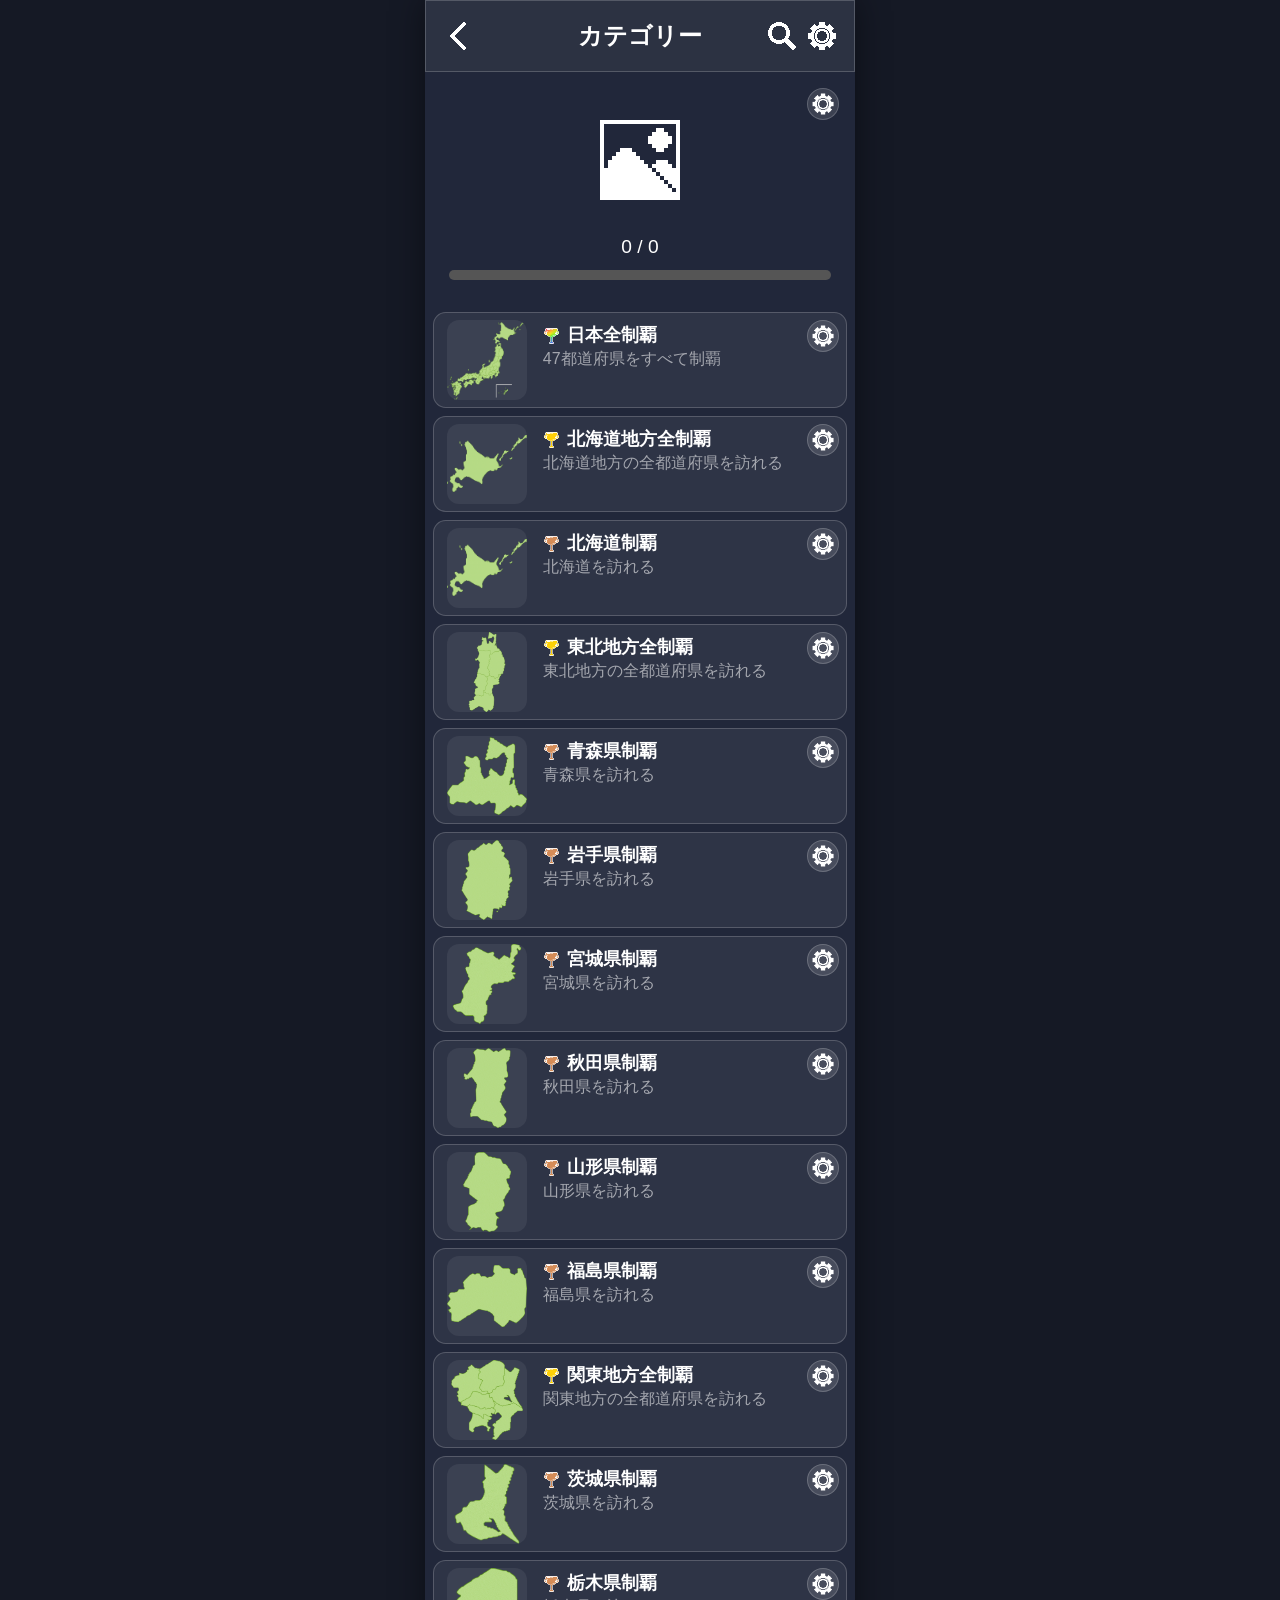
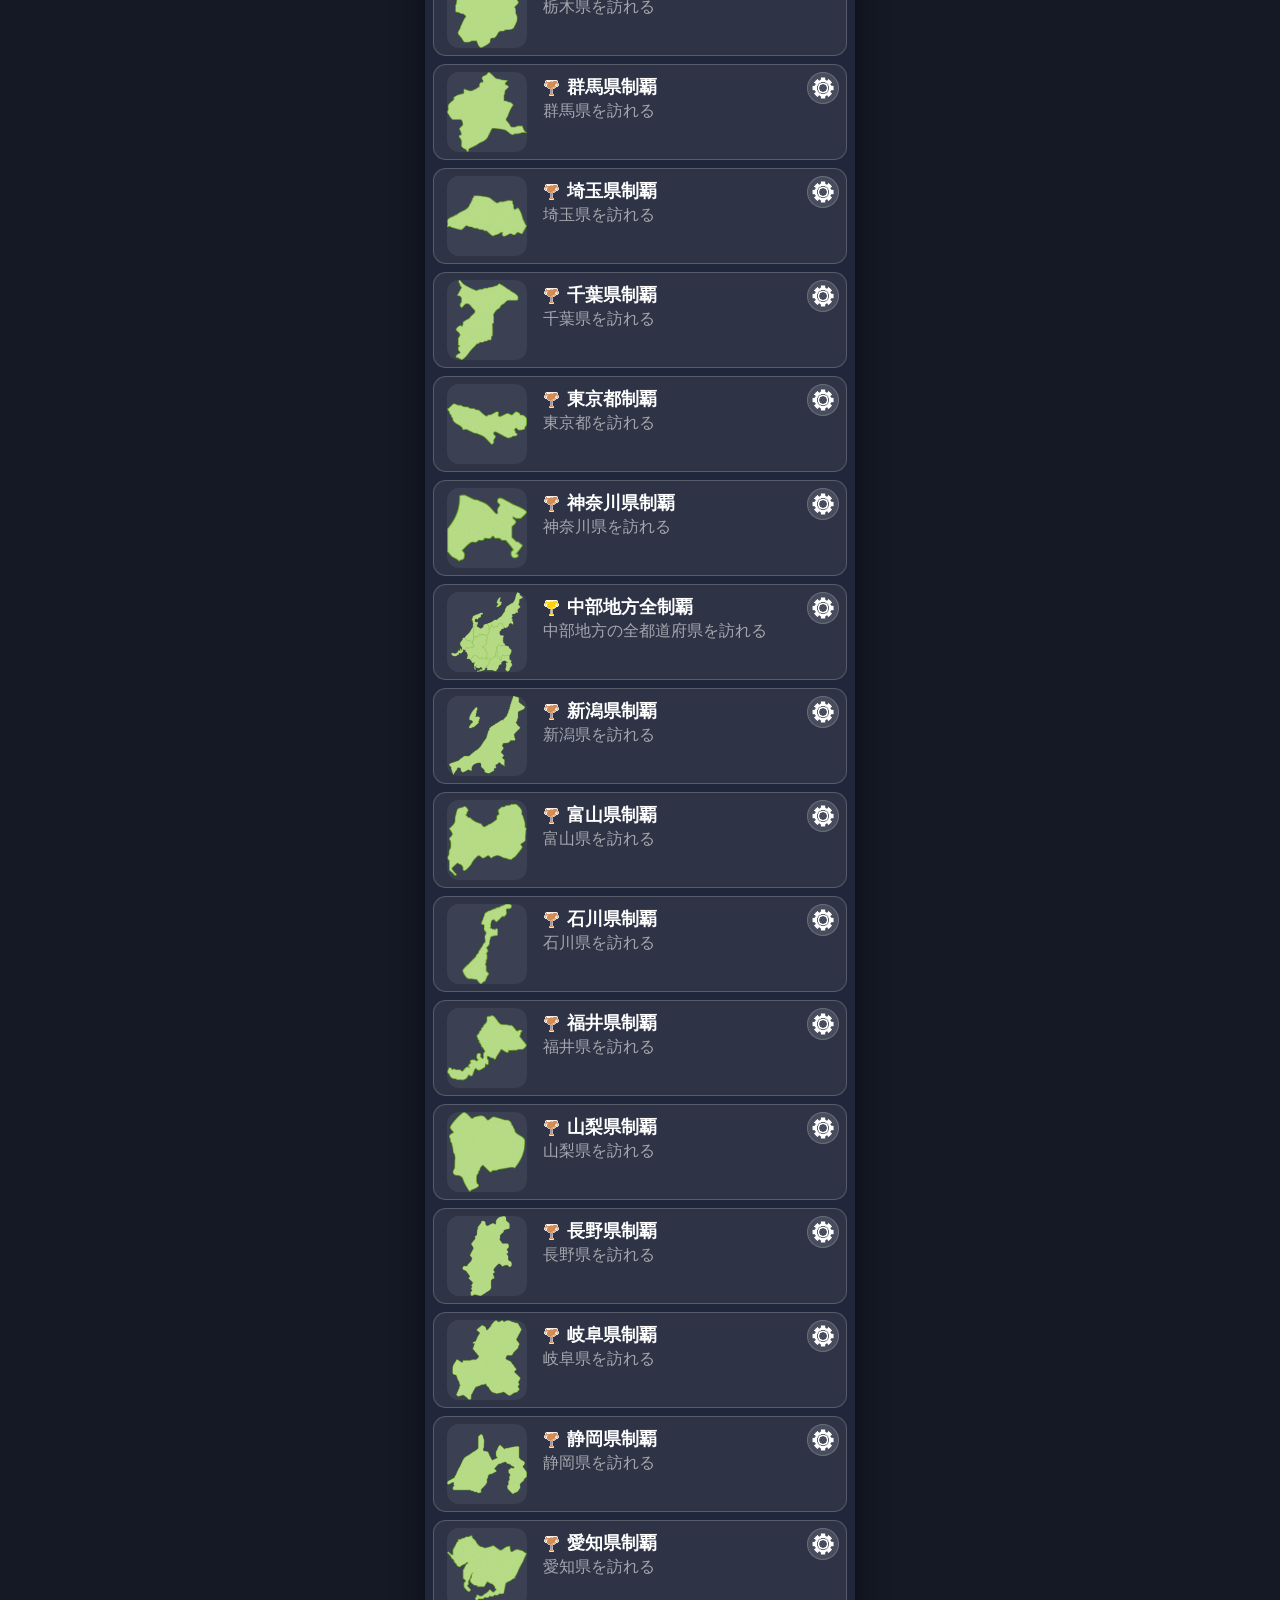
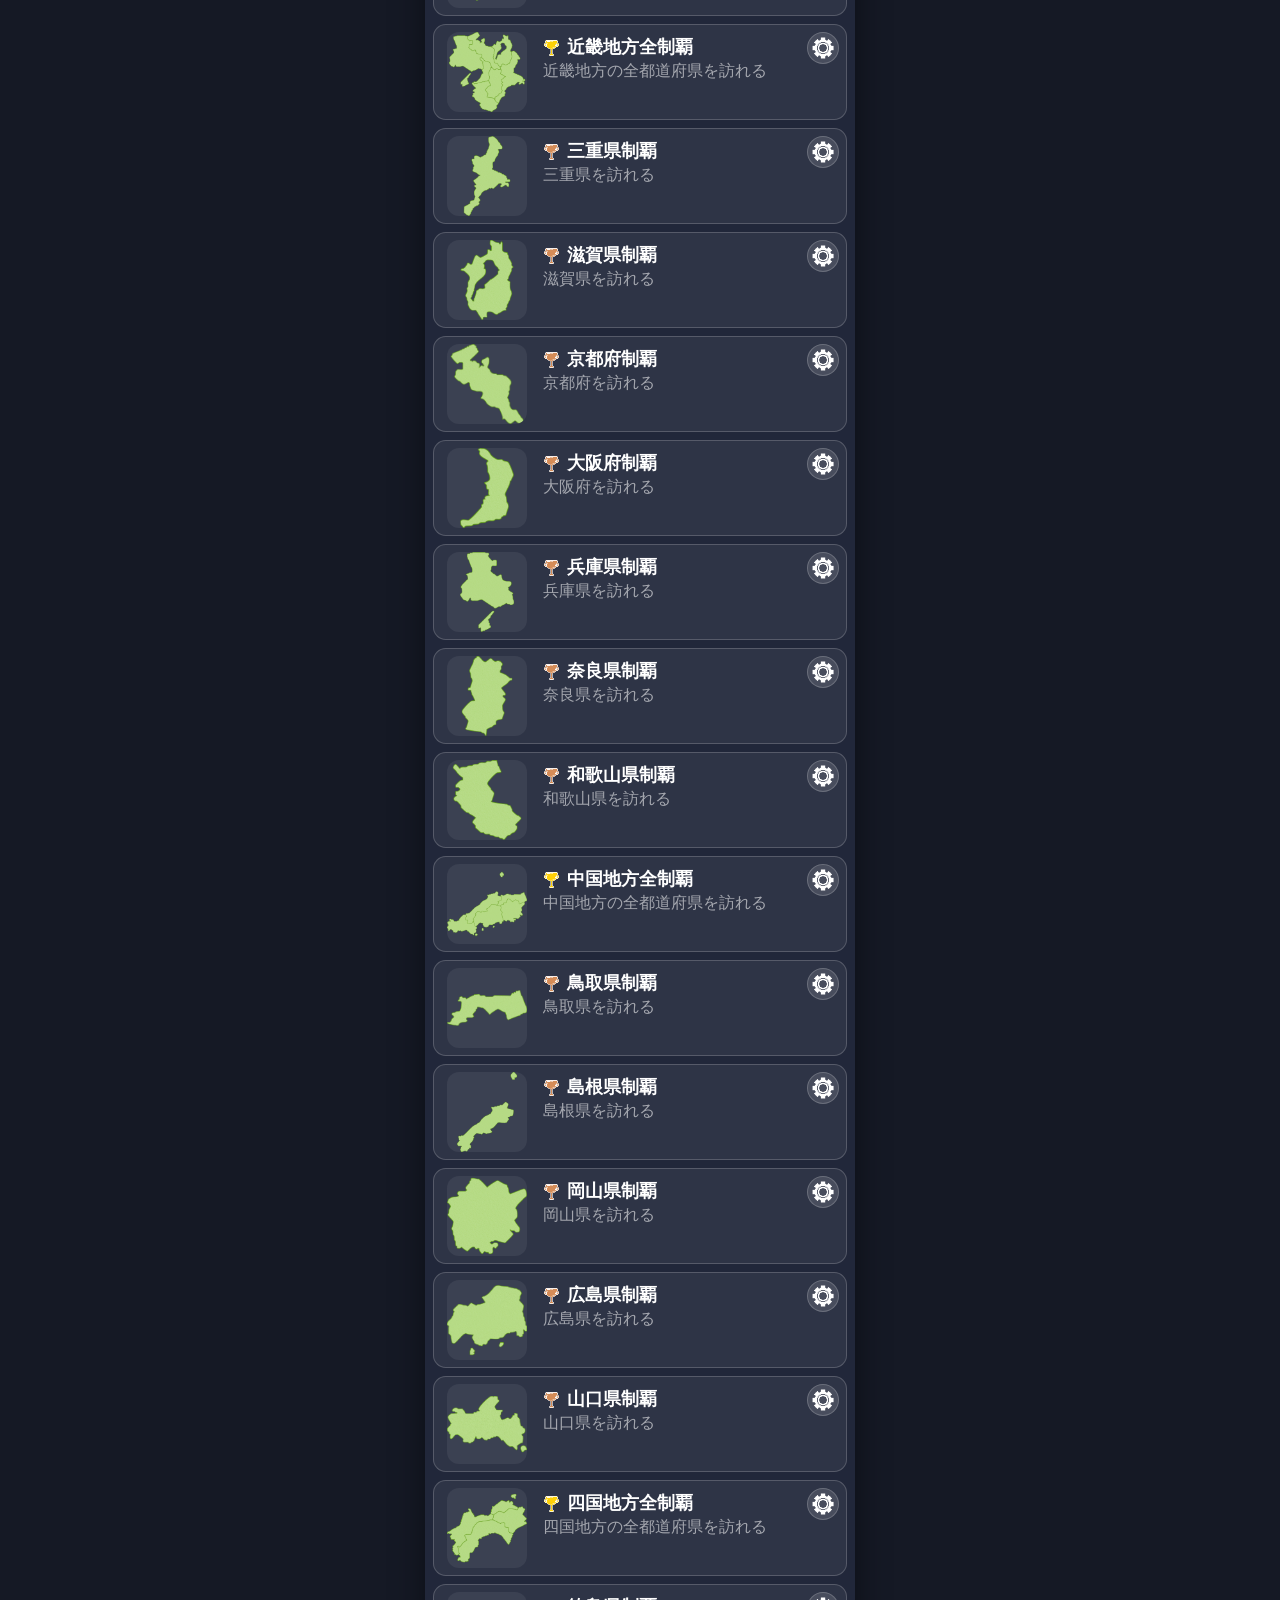
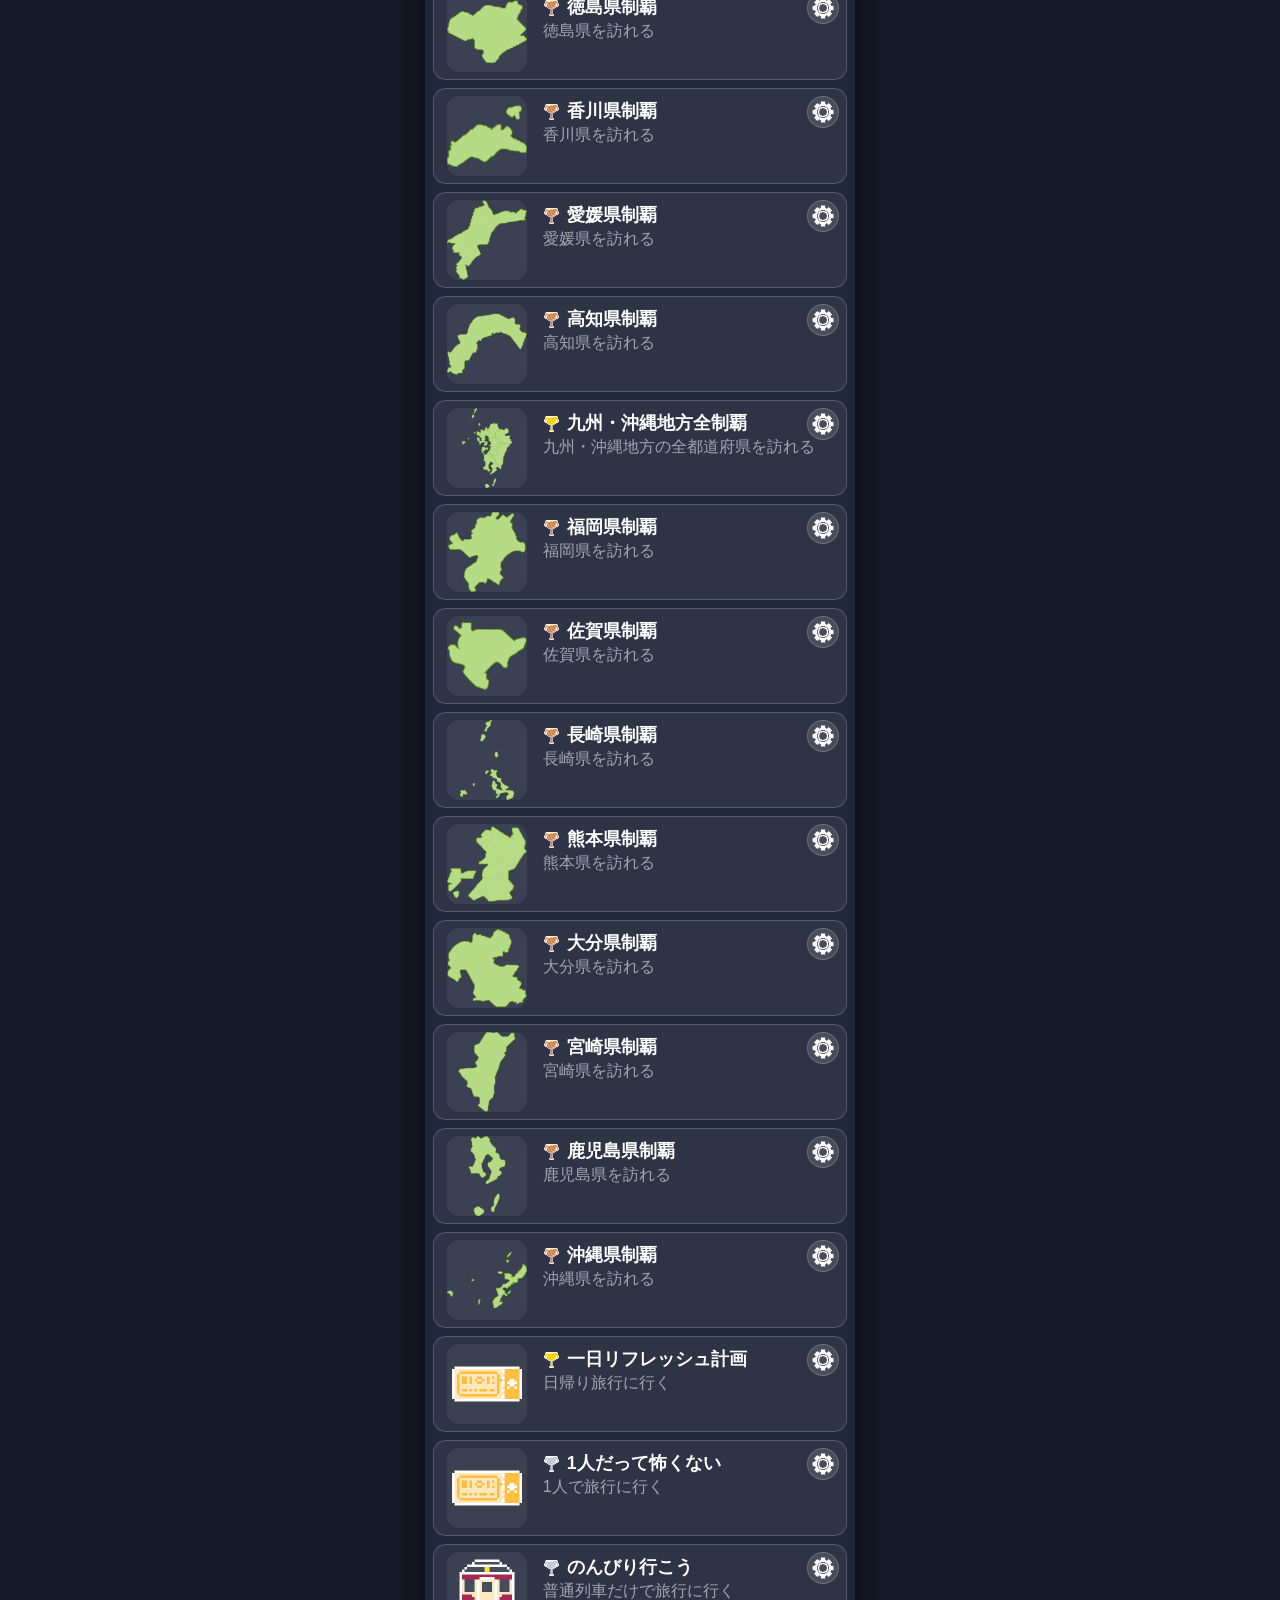
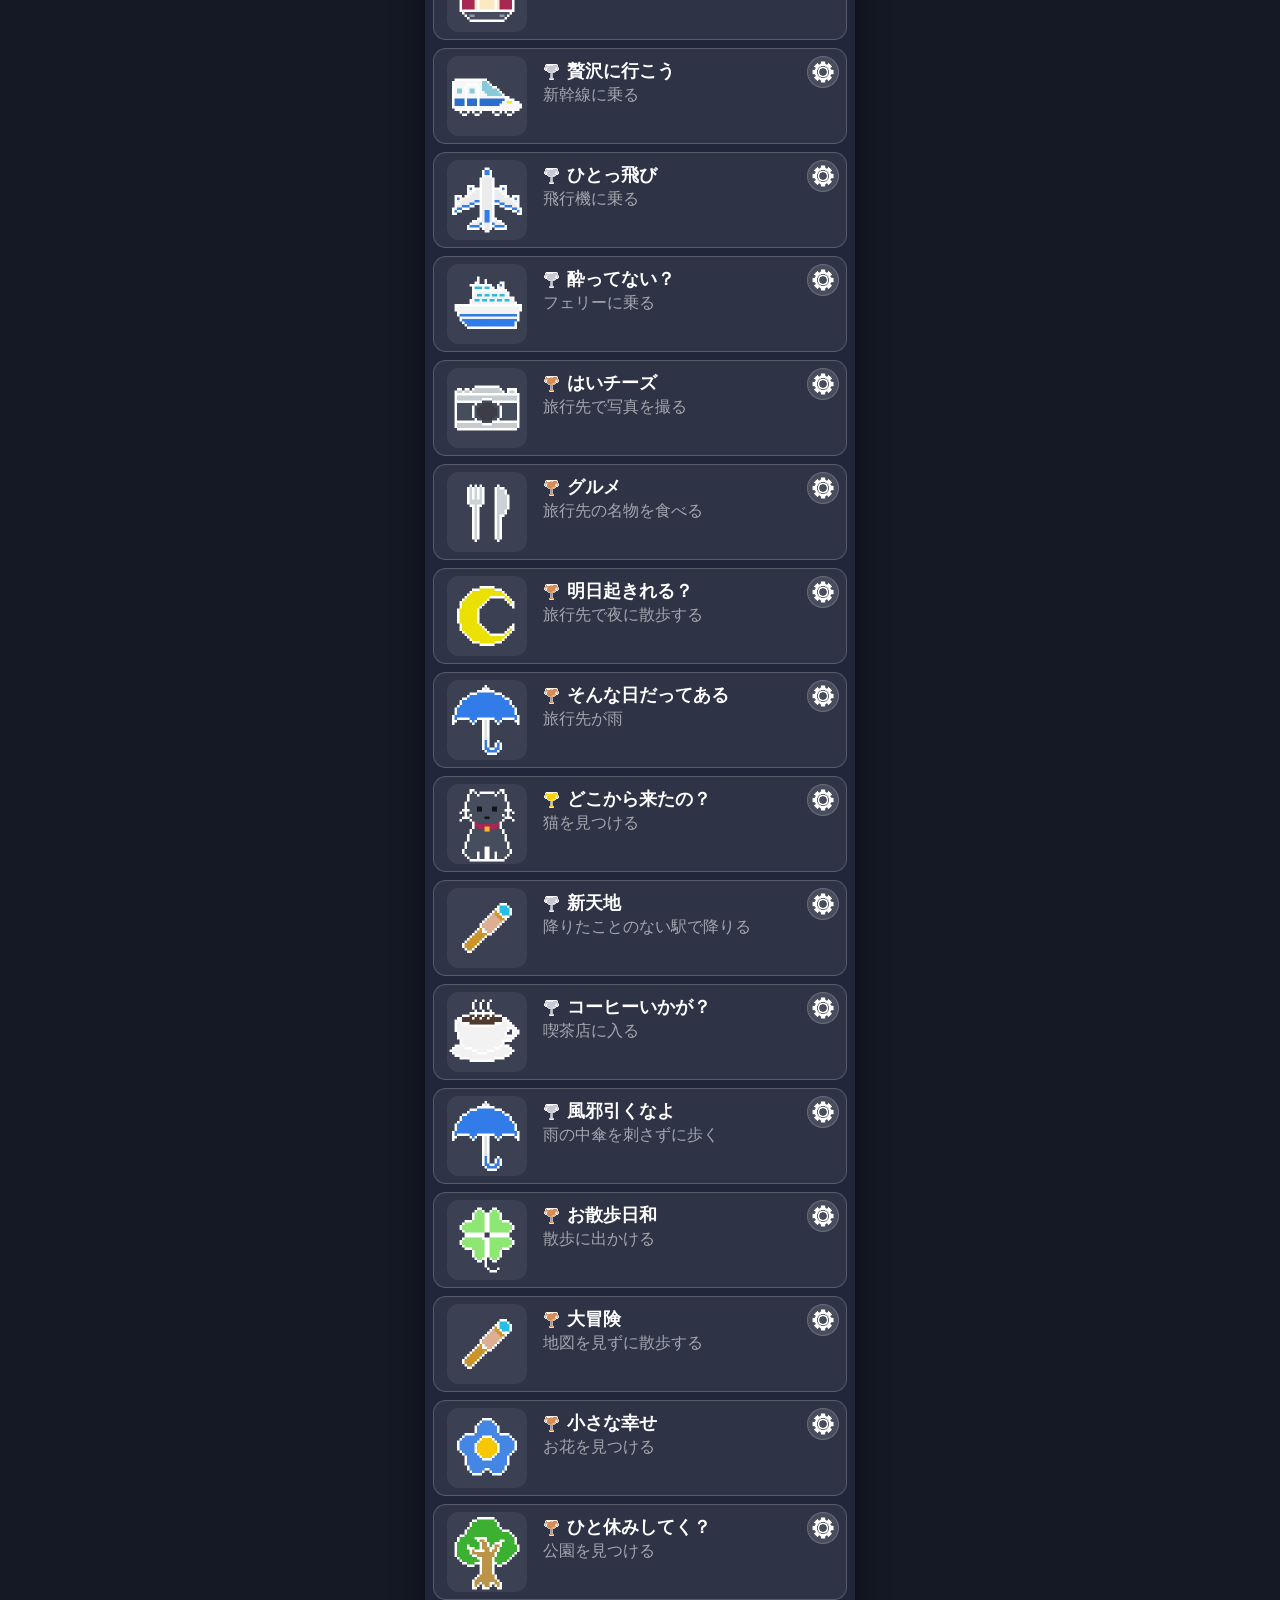
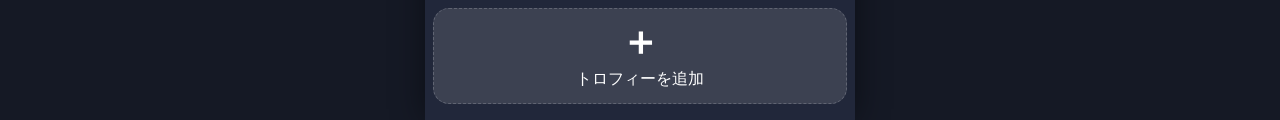
==== category.html @ 1f23921d "Add files via upload" ====
<!DOCTYPE html>
<html lang="ja">

<head>
    <meta charset="UTF-8">
    <meta
        name="viewport"
        content="width=device-width, initial-scale=1.0">

    <title>カテゴリー | Trophy App</title>
    <link rel="stylesheet" href="all.css">
    <script src="all.js" defer></script>
</head>
<body>
    <!-- ヘッダー -->
    <header class="app-header">
        <button
            type="button"
            class="header-back"
            id="category-back-button">
            <img
                src="image/icon/back.webp"
                alt="戻る"
                class="header-img">
        </button>
        <h1
            class="header-title"
            id="category-page-title">
            カテゴリー
        </h1>
        <div class="header-right">
            <button
                type="button"
                class="header-search">
                <img
                    src="image/icon/search.webp"
                    alt="検索"
                    class="header-img">
            </button>
            <button
                type="button"
                class="header-setting">
                <img
                    src="image/icon/settings.webp"
                    alt="設定"
                    class="header-img">
            </button>
        </div>
    </header>
    <!-- トロフィー一覧 -->
<main class="category-trophy-list">

    <section
        class="category-page-summary"
        id="category-page-summary"
    >

        <button
            type="button"
            class="category-setting category-page-setting"
            id="category-page-setting"
            aria-label="カテゴリー設定"
        >
            <img
                class="setting-icon"
                src="image/icon/settings.webp"
                alt=""
            >
        </button>

        <img
            class="popup-trophy-image"
            id="category-summary-image"
            src="image/icon/default.webp"
            alt=""
        >

        <p class="popup-progress">
            <span id="category-summary-current">0</span>
            /
            <span id="category-summary-total">0</span>
        </p>

        <div
            class="popup-progress-bar"
            id="category-summary-progress"
            role="progressbar"
            aria-valuemin="0"
            aria-valuemax="100"
            aria-valuenow="0"
        >
            <div
                class="popup-progress-fill"
                id="category-summary-fill"
            ></div>
        </div>

    </section>


    <div id="category-trophy-list-container">
    </div>


    <button
        type="button"
        class="add-button"
        id="trophy-add-button"
    >
        <span class="add-icon">＋</span>

        <span class="add-text">
            トロフィーを追加
        </span>
    </button>

</main>
<div class="edit-name-modal" id="create-trophy-modal">
    <div class="edit-name-modal-content">
        <h2 class="eit-name-modal-title">
            トロフィーを作成
        </h2>
        <!-- 画像 -->
       <div class="edit-image-preview-wrapper">
            <img
                class="edit-image-preview"
                id="create-trophy-preview"
                src="image/icon/default.webp"
                alt="選択した画像のプレビュー">
        </div>
        <input
            type="file"
            id="create-trophy-image"
            accept="image/*"
            hidden>
        <button
            type="button"
            class="edit-image-select-button"
            id="create-trophy-select-image">
            画像を選択
        </button>
        <!-- 名前 -->
<!-- タイトル -->
<div class="create-trophy-text-field">

    <label
        class="edit-input-label"
        for="create-trophy-name"
    >
        タイトル
    </label>

    <input
        type="text"
        id="create-trophy-name"
        class="edit-name-input"
        maxlength="30"
        placeholder="タイトルを入力"
    >

</div>
<!-- サブテキスト -->
<div class="create-trophy-text-field  create-trophy-subtitle-field">

    <label
        class="edit-input-label"
        for="create-trophy-subtitle"
    >
        サブテキスト
    </label>

    <input
        type="text"
        id="create-trophy-subtitle"
        class="edit-name-input"
        maxlength="30"
        placeholder="サブテキストを入力"
    >

</div>
        <!-- レアリティ -->
    <div class="change-rarity-modal-content">
        <div
            class="change-rarity-list"
            id="create-trophy-rarity-list"
        ></div>
    </div>
        <!-- ボタン -->
        <div class="edit-name-modal-buttons">
            <button
                type="button"
                class="edit-name-cancel-button"
                id="create-trophy-cancel">
                キャンセル
            </button>
            <button
                type="button"
                class="edit-name-confirm-button"
                id="create-trophy-confirm">
                作成
            </button>
        </div>
    </div>
</div>
    <div class="category-overlay" id="trophy-overlay"></div>
    <div class="category-menu" id="trophy-menu">
    <button class="category-menu-item" id="rename-trophy">
        名前変更
    </button>
    <button class="category-menu-item" id="trophy-image">
        画像変更
    </button>
    <button class="category-menu-item" id="change-category">
        カテゴリー変更
    </button>
    <button class="category-menu-item" id="change-rarity">
        レアリティ変更
    </button>
    <button class="category-menu-item" id="toggle-complete">
        クリア済みにする
    </button>
    <button class="category-menu-item" id="change-complete-date">
        クリア日時変更
    </button>
    <button class="category-menu-item delete" id="delete-trophy">
        削除
    </button>
</div>
<div class="edit-name-modal" id="edit-name-modal">
    <div class="edit-name-modal-content">
        <h2 class="edit-name-modal-title" id="edit-name-modal-title">
            名前変更
        </h2>
        <div class="edit-main-title-field">
            <label
                class="edit-input-label"
                id="edit-name-label"
                for="edit-name-input">
                トロフィー名
            </label>
            <input
                type="text"
                class="edit-name-input"
                id="edit-name-input"
                maxlength="30"
                placeholder="トロフィー名を入力">
        </div>
            <div
            class="edit-subtitle-field"
            id="edit-subtitle-field"
            hidden>
            <label
            class="edit-input-label"
            for="edit-subtitle-input">
                サブテキスト
            </label>
            <input
                type="text"
                class="edit-name-input"
                id="edit-subtitle-input"
                maxlength="30"
                placeholder="サブテキストを入力">
            </div>
            <div class="edit-name-modal-buttons">
            <button
                type="button"
                class="edit-name-cancel-button"
                id="edit-name-cancel-button">
                キャンセル
            </button>
            <button
                type="button"
                class="edit-name-confirm-button"
                id="edit-name-confirm-button">
                変更
            </button>
        </div>
    </div>
</div>
<div class="edit-image-modal" id="edit-image-modal">

    <div class="edit-image-modal-content">

        <h2 class="edit-image-modal-title" id="edit-image-modal-title">
            画像変更
        </h2>

        <div class="edit-image-preview-wrapper">

            <img
                class="edit-image-preview"
                id="edit-image-preview"
                src="image/icon/default.webp"
                alt="選択した画像のプレビュー"
            >

        </div>

        <input
            type="file"
            id="edit-image-input"
            accept="image/*"
            hidden
        >

        <button
            type="button"
            class="edit-image-select-button"
            id="edit-image-select-button"
        >
            画像を選択
        </button>

        <div class="edit-image-modal-buttons">

            <button
                type="button"
                class="edit-image-cancel-button"
                id="edit-image-cancel-button"
            >
                キャンセル
            </button>

            <button
                type="button"
                class="edit-image-confirm-button"
                id="edit-image-confirm-button"
            >
                変更
            </button>

        </div>

    </div>

</div>
<div class="change-category-modal" id="change-category-modal">
    <div class="change-category-modal-content">
        <h2
            class="change-category-modal-title"
            id="change-category-modal-title">
            カテゴリー変更
        </h2>
        <div
            class="change-category-list"
            id="change-category-list">
        </div>
        <div class="change-category-modal-buttons">
            <button
                type="button"
                class="change-category-cancel-button"
                id="change-category-cancel-button">
                キャンセル
            </button>
            <button
                type="button"
                class="change-category-confirm-button"
                id="change-category-confirm-button">
                変更
            </button>
        </div>
    </div>
</div>
<div
    class="change-rarity-modal"
    id="change-rarity-modal"
>
    <div class="change-rarity-modal-content">
        <h2 class="change-rarity-modal-title">
            レアリティ変更
        </h2>
        <div
            class="change-rarity-list"
            id="change-rarity-list"
        ></div>
        <div class="change-rarity-modal-buttons">
            <button
                type="button"
                class="change-rarity-cancel-button"
                id="change-rarity-cancel-button"
            >
                キャンセル
            </button>
            <button
                type="button"
                class="change-rarity-confirm-button"
                id="change-rarity-confirm-button"
            >
                変更
            </button>
        </div>
    </div>
</div>
<div class="change-complete-date-modal" id="change-complete-date-modal">
    <div class="change-complete-date-modal-content">
        <h2 class="change-complete-date-modal-title">
            クリア日時を変更
        </h2>
        <input
            type="date"
            class="change-complete-date-input"
            id="change-complete-date-input"
        >
        <div class="change-complete-date-modal-buttons">
            <button
                type="button"
                class="change-complete-date-cancel-button"
                id="change-complete-date-cancel-button"
            >
                キャンセル
            </button>
            <button
                type="button"
                class="change-complete-date-confirm-button"
                id="change-complete-date-confirm-button"
            >
                変更
            </button>
        </div>
    </div>
</div>
<div
    class="delete-trophy-modal"
    id="delete-trophy-modal"
>
    <div class="delete-trophy-modal-content">
        <h2 class="delete-trophy-modal-title">
            トロフィーを削除しますか？
        </h2>
        <p class="delete-trophy-modal-text">
            この操作は取り消せません。
        </p>
        <div class="delete-trophy-modal-buttons">
            <button
                type="button"
                class="delete-trophy-cancel-button"
                id="delete-trophy-cancel-button"
            >
                キャンセル
            </button>
            <button
                type="button"
                class="delete-trophy-confirm-button"
                id="delete-trophy-confirm-button"
            >
                削除
            </button>
        </div>
    </div>
</div>
<div
    class="category-overlay"
    id="category-overlay"
></div>

<div
    class="category-menu"
    id="category-menu"
>
    <button
        type="button"
        class="category-menu-item"
        id="rename-category"
    >
        名前変更
    </button>

    <button
        type="button"
        class="category-menu-item"
        id="category-image"
    >
        画像変更
    </button>

    <button
        type="button"
        class="category-menu-item delete"
        id="delete-category"
    >
        削除
    </button>
</div>
<div
    class="delete-category-modal"
    id="delete-category-modal"
>
    <div class="delete-category-modal-content">
        <h2 class="delete-category-modal-title">
            カテゴリーを削除しますか？
        </h2>
        <p class="delete-category-modal-text">
            この操作は取り消せません。
        </p>
        <div class="delete-category-modal-buttons">
            <button
                type="button"
                class="delete-category-cancel-button"
                id="delete-category-cancel-button"
            >
                キャンセル
            </button>
            <button
                type="button"
                class="delete-category-next-button"
                id="delete-category-next-button"
            >
                確認
            </button>
        </div>
    </div>
</div>
<div
    class="delete-category-final-modal"
    id="delete-category-final-modal"
>
    <div class="delete-category-final-modal-content">
        <h2 class="delete-category-final-modal-title">
            本当に削除しますか？
        </h2>
        <p class="delete-category-final-modal-text">
            中に入っているトロフィーもすべて削除されます。
        </p>
        <div class="delete-category-final-modal-buttons">
            <button
                type="button"
                class="delete-category-final-cancel-button"
                id="delete-category-final-cancel-button"
            >
                戻る
            </button>
            <button
                type="button"
                class="delete-category-final-confirm-button"
                id="delete-category-final-confirm-button"
            >
                削除
            </button>
        </div>
    </div>
</div>
<div
    id="trophy-notification"
    class="trophy-notification"
>
    <img
        id="trophy-notification-image"
        class="trophy-notification-image"
        src=""
        alt=""
    >
    <div class="trophy-notification-info">
        <p class="trophy-notification-label">
            クリア済み ✓
        </p>
        <p
            id="trophy-notification-title"
            class="trophy-notification-title"
        ></p>
        <p
            id="trophy-notification-subtitle"
            class="trophy-notification-subtitle"
        ></p>
    </div>
</div>
</body>
</html>
---- all.css ----
/*共通*/
body {
    margin: 0;
    padding: 0;
    font-family: Arial, sans-serif;
    background-color: #21273a;
    color: #ffffff;
    min-height: 100vh;
}

h1{
    font-size: 1.5rem;
}

h2{
    margin: 1rem 0;
    font-size: 1.25rem;
    line-height: 1;
}

h3{
    margin: 1rem 0;
    font-size: 1.1rem;
    line-height: 1;
}

/*ログイン画面 登録画面*/
.login {
    width: 100%;
    min-height: 90vh;
    display: flex;
    flex-flow: column;
    justify-content: center;
    align-items: center;
    box-sizing: border-box;
}

.new-user {
    min-height: 100vh;
}

.login-container {
    background-color: #ffffff20;
    margin: 1rem;
    padding: 1rem;
    display: flex;
    flex-flow: column;
    justify-content: center;
    align-items: center;
    gap: 1rem;
    border-radius: 0.5rem;
}

.new-user-container {
    height: 25rem;
}

.login-header {
    display: flex;
    flex-flow: column;
    justify-content: center;
    align-items: center;
}

.login-logo {
    width: 5rem;
    height: auto;
}

.login-title {
    font-size: 1.5rem;
    font-weight: bold;
    margin-top: 0.5rem;
    margin-bottom: 0.5rem;
    
}

.login-subtitle {
    font-size: 1rem;
    margin-top: 0.5rem;
    margin-bottom: 0.5rem;
}

.login-form {
    display: flex;
    flex-flow: column;
    justify-content: center;
    align-items: center;
    gap: 1rem;
}

.form-group {
    width: 20rem;
    display: flex;
    flex-flow: column;
    justify-content: center;
    align-items: left;
}

.form-group label {
    width: 100%;
}

.form-group input {
    padding-top: 0.75rem;
    padding-bottom: 0.75rem;
    background-color: #00000080;
    color: #ffffff;
    border: none;
    border-radius: 0.25rem;
}

.form-group a {
    width: 100%;
    margin-top: 0.5rem;
}

.form-group p {
    width: 100%;
    text-align: center;
}

.login-button {
    width: 80%;
    padding-top: 0.75rem;
    padding-bottom: 0.75rem;
    background-color: #3fa1da;
    color: #ffffff;
    border: none;
    border-radius: 0.25rem;
    margin-top: 1rem;
}

.login-line {
    width: 100%;
}

.login-link {
    color: #21d3ff;
    text-decoration: none;
}

/* ヘッダー */
.app-header{
    position: fixed;
    top: 0;
    left: 0;
    display: grid;
    grid-template-columns: 5rem 1fr 5rem;
    align-items: center;
    width: 100%;
    height: 4.5rem;
    padding: 0 1rem;
    box-sizing: border-box;
    background-color: #2c3242;
    border: 0.1rem solid #ffffff30;
    z-index: 1000;
}

.header-back{
    display: flex;
    align-items: center;
    justify-content: flex-start;
    width: 3rem;
    height: 3rem;
    padding: 0;
    background: none;
    border: none;
    cursor: pointer;
    justify-self: start;
}

.header-title{
    margin: 0;
    text-align: center;
    line-height: 1;
    justify-self: center;
}

.header-right{
    display: flex;
    align-items: center;
    justify-content: flex-end;
    gap: 0.5rem;
    justify-self: end;
}

.header-search,
.header-setting{
    display: flex;
    align-items: center;
    justify-content: center;
    width: 2rem;
    height: 2rem;
    padding: 0;
    background: none;
    border: none;
    cursor: pointer;
}

.header-img{
    display: block;
    width: 2rem;
    height: 2rem;
    object-fit: contain;
}

.header-back.hidden{
    visibility: hidden;
}

/* レアリティ別トロフィー */
.trophy-summary{
    position: fixed;
    top: 4.5rem;
    left: 0;
    width: 100%;
    text-align: center;
    background-color: #21273a;
    z-index: 100;
}

.trophy-container{
    display: grid;
    grid-template-columns: repeat(4, 1fr);
    gap: 0.5rem;
    padding: 0rem 0.5rem;
    box-sizing: border-box;
    z-index: 90;
}

.trophy-card{
    display: flex;
    flex-direction: column;
    align-items: center;
    justify-content: space-between;
    height: 8rem;
    padding: 0.8rem;
    border: 0.1rem solid #ffffff30;
    border-radius: 0.8rem;
    background-color: #ffffff10;
    color: #ffffff;
    cursor: pointer;
}

.trophy-card img{
    width: 3.5rem;
    object-fit: contain;
}

.trophy-progress {
    width: 100%;
    margin: 0.25rem 0;
    text-align: center;
}

.rarity-progress-bar {
    width: 100%;
    height: 0.5rem;
    overflow: hidden;
    border-radius: 999rem;
    background: #555555;
}

.rarity-progress-fill {
    width: 0%;
    height: 100%;
    border-radius: 999rem;
    background: linear-gradient(
        90deg,
        #3fa1da,
        #3f5bda
    );
    transition: width 0.3s;
}

/* カテゴリー一覧 */
.category-wrapper{
    position: relative;
    width: 100%;
}

.category-list{
    display: flex;
    flex-direction: column;
    align-items: center;
    padding: 19rem 0.5rem 0rem 0.5rem;
}

#category-list-container {
    width: 100%;
    display: flex;
    flex-direction: column;
}

.category-card{
    display: flex;
    align-items: center;
    width: 100%;
    height: 6rem;
    padding: 0.8rem;
    border: 0.1rem solid #ffffff30;
    border-radius: 1rem;
    background: #ffffff10;
    color: #ffffff;
    cursor: pointer;
    margin-bottom: 0.5rem;
}

.category-image{
    flex-shrink: 0;
    width: 5rem;
    height: 5rem;
    overflow: hidden;
    border-radius: 0.75rem;
    background-color: #ffffff10;
}

.category-photo{
    width: 100%;
    height: 100%;
    object-fit: contain;
}


.category-info{
    flex: 1;
    display: flex;
    flex-direction: column;
    text-align: left;
    margin-left: 1rem;
    gap: 0.25rem;
}

.category-title{
    margin: 0;
    font-weight: bold;
}


.category-progress{
    margin: 0;
    font-size: 0.25rem 0;
    text-align: right;
}


.progress-bar{
    width:100%;
    height: 0.5em;
    background:#555555;
    border-radius:999rem;
    overflow:hidden;
}

.progress-fill{
    width:0%;
    height:100%;
    background:linear-gradient(
        90deg,
        #3fa1da,
        #3f5bda
    );
    border-radius:999rem;
    transition:width .3s;
}

.category-wrapper,
.trophy-item {
    touch-action: none;
    user-select: none;
    -webkit-user-select: none;
    -webkit-touch-callout: none;
}

/* 元の場所を示す薄いカード */
.category-wrapper.dragging,
.trophy-item.dragging {
    opacity: 0.2;
}

/* 指についてくる複製 */
.category-drag-preview,
.trophy-drag-preview {
    position: fixed;
    z-index: 5000;
    margin: 0;
    opacity: 0.9;
    pointer-events: none;
    transform: scale(1.03);
    box-shadow: 0 0.75rem 2rem #00000080;
}

body.category-dragging,
body.trophy-dragging {
    overflow: hidden;
}

.category-drop-indicator,
.trophy-drop-indicator {
    width: 100%;
    height: 0.3rem;
    margin: 0.4rem 0;
    border-radius: 999rem;
    background: #3fa1da;
    box-shadow: 0 0 0.5rem #3fa1da;
    pointer-events: none;
}

.trophy-item.trophy-drag-preview {
    position: fixed;
    margin: 0;
}
/* レアリティごとのクリア率 */

.popup-progress-bar {
    height: 0.6rem;
    overflow: hidden;
    margin-bottom: 1rem;
    margin-left: 0.5rem;
    margin-right: 0.5rem;
    border-radius: 999rem;
    background: #555555;
}

.popup-progress-fill {
    width: 0%;
    height: 100%;
    border-radius: 999rem;
    background: linear-gradient(
        90deg,
        #3fa1da,
        #3f5bda
    );
    transition: width 0.3s ease;
}

.category-setting{
    position: absolute;
    top: .5rem;
    right: .5rem;
    width: 2rem;
    height: 2rem;
    display: flex;
    justify-content: center;
    align-items: center;
    border: none;
    border-radius: 50%;
    background: #ffffff1f;
    border: 0.1rem solid #ffffff30;
    cursor: pointer;
    z-index: 10;
}

.category-setting img{
    width: 1.5rem;
    height: 1.5rem;
    transition: transform .25s ease;
}

/* メニューが開いている状態 */
.category-setting.open img{
    transform: rotate(45deg);
}

/* カテゴリー追加 */
.add-button{
    display: flex;
    flex-direction: column;
    justify-content: center;
    align-items: center;
    width: 100%;
    height: 6rem;
    padding: 0.8rem;
    border: 0.1rem dashed #ffffff30;
    border-radius: 1rem;
    background: #ffffff1f;
    cursor: pointer;
    transition: .2s;
}

.add-icon{
    font-size: 2.5rem;
    font-weight: bold;
    line-height: 1;
    color: #ffffff;
}

.add-text{
    margin-top: .5rem;
    font-size: 1rem;
    color: #ffffff;
}

/*　レアリティごとポップアップ　*/
.trophy-popup{
    position:fixed;
    inset:0;
    display:none;
    justify-content:center;
    align-items:flex-end;
    z-index:2000;
}

.trophy-popup.show{
    display:flex;
}

.trophy-popup-container{
    pointer-events:auto;
    position: absolute;
    top: 16rem;
    left: 0;
    right: 0;
    max-width: 40rem;
    height: calc(100vh - 16.5rem);
    margin-left: 0.5rem;
    margin-right: 0.5rem;
    margin-bottom: 0.5rem;
    background: #21273a;
    border:0.1rem solid #ffffff30;
    border-radius:1rem;
    display: flex;
    flex-direction: column;
    overflow: hidden;
}

.popup-close-button{
    width:100%;
    height:3.5rem;
    border:none;
    background:none;
    background-color:#ffffff10;
    color:#fff;
    font-size:2rem;
    cursor:pointer;
}

.popup-content{
    flex:1;
    overflow-y:auto;
    padding-left: 0.5rem;
    padding-right: 0.5rem;
}

.popup-trophy-image{
    display:block;
    width:8rem;
    margin:auto;
}

.popup-progress{
    text-align:center;
    color:#fff;
    font-size:1.2rem;
}

/* カテゴリー設定メニュー */
.category-menu{
    position: fixed;
    display: none;
    flex-direction: column;
    width: 12rem;
    max-width: calc(100vw - 1rem);
    max-height: calc(100vh - 1rem);
    box-sizing: border-box;
    background: #2d303d;
    border: .1rem solid #ffffff20;
    border-radius: .5rem;
    overflow: hidden;
    box-shadow: 0 .5rem 1.5rem #00000066;
    z-index: 3000;
}

.category-menu.show{
    display: flex;
}

.category-menu-item{
    width:100%;
    padding:1rem;
    border:none;
    background:none;
    color:#fff;
    text-align:left;
    cursor:pointer;
    transition:.2s;
}

.category-menu-item.delete{
    color:#d9534f;
}

/* カテゴリー設定メニュー背景ブロック */
.category-overlay {
    position: fixed;
    inset: 0;
    display: none;
    z-index: 2500;
}

.category-overlay.show {
    display: block;
}


/* メニューをoverlayより上に表示 */
.category-menu {
    z-index: 3000;
}

/* カテゴリー追加確認ポップ */
.modal{
    position: fixed;
    inset: 0;
    display: none;
    justify-content: center;
    align-items: center;
    z-index: 1000;
    background: #000000a6;
}

.modal.show{
    display: flex;
}

.modal-box{
    width: 80%;
    padding: 1.5rem;
    border-radius: 0.5rem;
    background: #2d303d;
    border: 0.1rem solid #ffffff30;
    color: #fff;
    text-align: center;    
}

.modal-title{
    margin: 0;
    font-size: 1.2rem;
}

.modal-button{
    display: flex;
    justify-content: space-between;
    gap: 1rem;
    margin-top: 1.5rem;
}

.modal-cancel-button{
    flex: 1;
    height: 2.8rem;
    border: none;
    border-radius: 0.8rem;
    background: #ffffff1f;
    color: #fff;
    cursor: pointer;
}

.modal-create-button{
    flex: 1;
    height: 2.8rem;
    border: none;
    border-radius: 0.8rem;
    background: #3fa1da;
    color: #fff;
    cursor: pointer;
}

/*トロフィーカード*/

.trophy-item{
    position:relative;
    width:100%;
    margin-bottom:0.5rem;
}

.trophy-item-card{
    display:flex;
    align-items:center;
    width:100%;
    height:6rem;
    padding:.8rem;
    border:.1rem solid #ffffff30;
    border-radius: 0.8rem;
    background:#ffffff10;
    color:#fff;
    cursor:pointer;
}

.trophy-item-image{
    flex-shrink:0;
    width:5rem;
    height:5rem;
    overflow:hidden;
    border-radius:.75rem;
    background:#ffffff10;
}

.trophy-item-photo{
    width:100%;
    height:100%;
    object-fit:contain;
}

.trophy-item-info{
    flex:1;
    display:flex;
    flex-direction:column;
    justify-content:center;
    margin-left:1rem;
    margin-top: 1rem;
}

.trophy-item-title{
    margin:0;
    min-height:1.5rem;   /* タイトル行を固定 */
    display:flex;
    align-items:center;
}

.trophy-item-subtitle {
    width: 100%;
    margin: 0.15rem 0 0;
    min-height: 1.1rem;
    overflow: hidden;
    color: #ffffff90;
    font-size: 1rem;
    line-height: 1.1rem;
    text-align: left;
    text-overflow: ellipsis;
    white-space: normal;
}

.trophy-item-complete{
    margin-top:0.4rem;
    min-height:1.3rem;   /* クリア済み表示の場所を常に確保 */
    display:flex;
    align-items: baseline;
    color: #21d3ff;
    font-size: 1rem;
}

.trophy-item-complete.hidden{
    visibility:hidden;
}

.trophy-complete-date{
    margin-left: 1rem;
    font-size: 1rem;
    margin-bottom: 0rem;
}

.trophy-item-title {
    display: flex;
    align-items: center;
    gap: 0.4rem;
}

.trophy-rarity-icon {
    width: 1em;
    height: 1em;
    object-fit: contain;
    flex-shrink: 0;
}
/* クリア済みトロフィーの重ね表示 */
.trophy-item-completed {
    position: relative;
}

/* クリア済みトロフィーを開閉する一番上のカード */
/* クリア済みトロフィーを開閉するカード */
.completed-stack-toggle {
    position: relative;
    z-index: 100;
    margin-bottom: 1rem;
    /* 後ろのカードが透けないようにする */
    background: #2f3546;
    box-shadow: 0 0.5rem 1rem #00000066;
    isolation: isolate;
}

/* 閉じている状態ではクリア済み同士を重ねる */
.trophy-item-completed {
    position: relative;
    z-index: 1;
    margin-top: -6.5rem;
    transition: margin-top 0.25s ease;
}

/* 開いている状態 */
.completed-stack-expanded
.trophy-item-completed {
    margin-top: 0;
}

/* 折りたたみ時は4枚目以降を隠す */
.trophy-item-stack-hidden {
    display: none;
}

/* 展開時はすべて表示する */
.completed-stack-expanded
.trophy-item-stack-hidden {
    display: block;
}

/*設定ボタン*/

.trophy-item-setting{
    position:absolute;
    top:.5rem;
    right:.5rem;
    width:2rem;
    height:2rem;
    display:flex;
    justify-content:center;
    align-items:center;
    border:none;
    border-radius:50%;
    background:#ffffff20;
    border:.1rem solid #ffffff30;
    cursor:pointer;
}

.trophy-item-setting img{

    width:1.5rem;
    height:1.5rem;

    transition:.25s;

}

.trophy-item-setting.open img{

    transform:rotate(45deg);

}

#change-complete-date.hidden {
    display: none;
}

/* 　
   共通編集ポップアップ
　 */

.edit-name-modal,
.edit-image-modal,
.change-category-modal,
.change-rarity-modal,
.change-complete-date-modal {
    position: fixed;
    inset: 0;
    display: flex;
    justify-content: center;
    align-items: center;
    padding: 1rem;
    box-sizing: border-box;
    background: #000000a6;
    opacity: 0;
    visibility: hidden;
    transition: 0.2s;
    z-index: 3000;
}

.edit-name-modal.show,
.edit-image-modal.show,
.change-category-modal.show,
.change-rarity-modal.show,
.change-complete-date-modal.show {
    opacity: 1;
    visibility: visible;
}

.edit-name-modal-content,
.edit-image-modal-content,
.change-category-modal-content,
.change-rarity-modal-content,
.change-complete-date-modal-content {
    width: min(100%, 24rem);
    max-height: calc(100vh - 2rem);
    padding: 1.5rem;
    box-sizing: border-box;
    border: 0.1rem solid #ffffff30;
    border-radius: 1rem;
    background: #2d303d;
    overflow-y: auto;
}

.edit-name-modal-title,
.edit-image-modal-title,
.change-category-modal-title,
.change-rarity-modal-title,
.change-complete-date-modal-title {
    margin: 0 0 1rem;
    color: #fff;
    font-size: 1.2rem;
    text-align: center;
}

.edit-name-modal-buttons,
.edit-image-modal-buttons,
.change-category-modal-buttons,
.change-rarity-modal-buttons,
.change-complete-date-modal-buttons {
    display: flex;
    gap: 0.8rem;
    margin-top: 1.2rem;
}

.edit-name-cancel-button,
.edit-name-confirm-button,
.edit-image-cancel-button,
.edit-image-confirm-button,
.change-category-cancel-button,
.change-category-confirm-button,
.change-rarity-cancel-button,
.change-rarity-confirm-button,
.change-complete-date-cancel-button,
.change-complete-date-confirm-button {
    flex: 1;
    padding: 0.8rem;
    border: none;
    border-radius: 0.8rem;
    cursor: pointer;
}

.edit-name-cancel-button,
.edit-image-cancel-button,
.change-category-cancel-button,
.change-rarity-cancel-button,
.change-complete-date-cancel-button {
    background: #ffffff1f;
    color: #fff;
}

.edit-name-confirm-button,
.edit-image-confirm-button,
.change-category-confirm-button,
.change-rarity-confirm-button,
.change-complete-date-confirm-button {
    background: #3fa1da;
    color: #fff;
}

/* 　
   名前変更専用
　 */

.edit-name-input {
    width: 100%;
    padding: 0.8rem;
    box-sizing: border-box;
    border: 0.1rem solid #ffffff30;
    border-radius: 0.5rem;
    background: #ffffff10;
    color: #fff;
    font-size: 1rem;
    outline: none;
}

.edit-name-input:focus {
    border-color: #ffffff80;
}

.edit-main-title-field {
    margin-top: 0.75rem;
}

.edit-subtitle-field {
    margin-top: 0.75rem;
}

.create-trophy-subtitle {
    margin-top: 0.75rem;
}

.edit-input-label {
    display: block;
    margin-bottom: 0.35rem;
    color: #ffffffb0;
    font-size: 0.85rem;
}

.edit-input-label[hidden],
.edit-subtitle-field[hidden] {
    display: none;
}

.create-trophy-text-field {
    width: 100%;
    margin-top: 0.75rem;
}

.create-trophy-subtitle-field {
    margin-bottom: 0.75rem;
}
/* 　
   画像変更専用
　 */

.edit-image-preview-wrapper {
    display: flex;
    justify-content: center;
    margin-bottom: 1rem;
}

.edit-image-preview {
    width: 10rem;
    aspect-ratio: 1 / 1;
    object-fit: contain;
    border: 0.1rem solid #ffffff30;
    border-radius: 1rem;
    background: #ffffff10;
}

.edit-image-select-button {
    width: 100%;
    padding: 0.8rem;
    margin-bottom: 1rem;
    border: 0.1rem solid #ffffff30;
    border-radius: 0.5rem;
    background: #ffffff10;
    color: #fff;
    font-size: 1rem;
    cursor: pointer;
    transition: 0.2s;
}

.edit-image-select-button:hover {
    background: #ffffff20;
}


/* 　
   カテゴリー変更専用
　 */

.change-category-list {
    display: flex;
    flex-direction: column;
    gap: 0.8rem;
    max-height: 18rem;
    overflow-y: auto;
}

.change-category-item {
    display: flex;
    align-items: center;
    gap: 0.8rem;
    flex-shrink: 0;
    padding: 0.8rem 1rem;
    border: 0.1rem solid #ffffff30;
    border-radius: 0.5rem;
    background: #ffffff10;
    color: #fff;
    cursor: pointer;
}

.change-category-item input[type="radio"] {
    margin: 0;
    cursor: pointer;
}

.change-category-item span {
    color: #fff;
    font-size: 1rem;
}

/* レアリティ変更専用　*/
.change-rarity-list {
    display: grid;
    grid-template-columns: repeat(4, 1fr);
    gap: 0.6rem;
    width: 100%;
    overflow: visible;
}

.change-rarity-item {
    display: flex;
    align-items: center;
    justify-content: center;
    aspect-ratio: 1 / 1;
    min-width: 0;
    padding: 0.6rem;
    border: 0.15rem solid #ffffff30;
    border-radius: 0.75rem;
    background: #ffffff10;
    cursor: pointer;
    transition:
        background-color 0.2s,
        border-color 0.2s,
        box-shadow 0.2s,
        transform 0.2s;
}

.change-rarity-item:hover {
    background: #ffffff20;
}

.change-rarity-item:active {
    transform: scale(0.95);
}

.change-rarity-item.selected {
    border-color: #3fa1da;
    background: #3fa1da30;
}

.change-rarity-item img {
    width: 2.5rem;
    height: 2.5rem;
    object-fit: contain;
    pointer-events: none;
}
/* クリア日時変更専用 */

.change-complete-date-input{
    width:100%;
    padding:.8rem;
    box-sizing:border-box;
    border:.1rem solid #ffffff30;
    border-radius:.5rem;
    background:#ffffff10;
    color:#fff;
    font-size:1rem;
    outline:none;
    color-scheme: dark;
}

.change-complete-date-input:focus{
    border-color:#ffffff80;
}

/* ===== 削除ポップアップ ===== */

.delete-trophy-modal,
.delete-category-modal,
.delete-category-final-modal{
    position:fixed;
    inset:0;
    display:flex;
    justify-content:center;
    align-items:center;
    padding:1rem;
    box-sizing:border-box;
    background:#000000a6;
    opacity:0;
    visibility:hidden;
    transition:.2s;
    z-index:3000;
}

.delete-trophy-modal.show,
.delete-category-modal.show,
.delete-category-final-modal.show{
    opacity:1;
    visibility:visible;
}

.delete-trophy-modal-content,
.delete-category-modal-content,
.delete-category-final-modal-content{
    width:100%;
    max-width:24rem;
    padding:1.5rem;
    border-radius:1rem;
    background:#2d303d;
    display:flex;
    flex-direction:column;
    gap:1rem;
    border: 0.1rem solid #ffffff30;
}

.delete-trophy-modal-title,
.delete-category-modal-title,
.delete-category-final-modal-title{
    margin:0;
    font-size:1.2rem;
    text-align:center;
}

.delete-trophy-modal-text,
.delete-category-modal-text,
.delete-category-final-modal-text{
    margin:0;
    text-align:center;
    line-height:1.5;
}

.delete-trophy-modal-buttons,
.delete-category-modal-buttons,
.delete-category-final-modal-buttons{
    display:flex;
    gap:.75rem;
}

.delete-trophy-cancel-button,
.delete-category-cancel-button,
.delete-category-final-cancel-button{
    flex:1;
    height:3rem;
    border:none;
    border-radius:.75rem;
    background:#ffffff1f;
    color:#fff;
    cursor:pointer;
}

.delete-trophy-confirm-button,
.delete-category-next-button,
.delete-category-final-confirm-button{
    flex:1;
    height:3rem;
    border:none;
    border-radius:.75rem;
    background:#d9534f;
    color:#fff;
    cursor:pointer;
}

/* カテゴリーごとのトロフィー一覧ページ */

.category-trophy-list {
    display: flex;
    flex-direction: column;
    align-items: center;
    padding: 5rem 0.5rem 1rem;
    box-sizing: border-box;
}

#category-trophy-list-container {
    width: 100%;
    display: flex;
    flex-direction: column;
}

.category-page-summary {
    width: 100%;
    margin-bottom: 1rem;
    padding: 1rem 0.5rem 0;
    box-sizing: border-box;
}

.category-page-summary .popup-trophy-image {
    width: 8rem;
    height: 8rem;
    object-fit: cover;
    border-radius: 1rem;
}

.category-page-summary .popup-progress {
    margin: 0.75rem 0;
}

.category-page-summary .popup-progress-bar {
    width: calc(100% - 1rem);
}

.category-page-summary {
    position: relative;
}

.category-page-setting {
    top: 0.5rem;
    right: 0.5rem;
    z-index: 2;
}

/*検索ページ*/
.search-page-header {
    grid-template-columns: 3rem 1fr;
    gap: 0.75rem;
}

.search-form {
    display: flex;
    align-items: center;
    width: 100%;
    height: 2.75rem;
    overflow: hidden;
    border: 0.1rem solid #ffffff30;
    border-radius: 999rem;
    background: #ffffff10;
}

.search-input {
    flex: 1;
    min-width: 0;
    height: 100%;
    padding: 0 0.25rem 0 1rem;
    border: none;
    outline: none;
    background: transparent;
    color: #ffffff;
    font-size: 1rem;
}

.search-input::placeholder {
    color: #ffffff80;
}

.search-input::-webkit-search-cancel-button {
    -webkit-appearance: none;
}

/*検索ページ内部*/
.search-page {
    width: 100%;
    padding: 5.5rem 0.5rem 1rem;
    box-sizing: border-box;
}

.search-guide,
.search-empty {
    margin: 2rem 0.5rem;
    color: #ffffff90;
    text-align: center;
}

.search-result-section {
    width: 100%;
    margin-bottom: 1.5rem;
}

.search-result-title {
    margin: 0 0 0.75rem;
    font-size: 1.1rem;
    color: #ffffff;
}

.search-result-list {
    display: flex;
    flex-direction: column;
    gap: 0.5rem;
}

/* 検索結果：トロフィー名 */
.search-trophy-card .category-title {
    display: flex;
    align-items: center;
    min-width: 0;
}

/* レアリティアイコン */
.search-result-rarity {
    flex-shrink: 0;
    width: 1.25rem;
    height: 1.25rem;
    margin-right: 0.4rem;
    object-fit: contain;
}

/* クリア状態 */
.search-result-detail {
    margin: 0.3rem 0 0;
    color: #ffffff90;
    font-size: 0.85rem;
}

/* クリア済みの場合 */
.search-result-completed {
    color: #21d3ff;
}

/* 所属カテゴリー */
.search-trophy-category {
    margin: 0.3rem 0 0;
    color: #ffffff90;
    font-size: 0.85rem;
}

/* トロフィー獲得通知 */

.trophy-notification {
    position: fixed;
    top: 1rem;
    left: 50%;
    width: calc(100% - 2rem);
    max-width: 32rem;
    min-height: 5rem;
    display: flex;
    align-items: center;
    gap: 1rem;
    padding: 0.8rem 1rem;
    box-sizing: border-box;
    background: #2f3546;
    border: 0.1rem solid
        #ffffff33;
    border-radius: 1rem;
    box-shadow:
        0 0.5rem 2rem
        #00000066;
    z-index: 10000;
    opacity: 0;
    visibility: hidden;
    transform:
        translate(-50%, -150%);
    transition:
        transform 0.4s ease,
        opacity 0.4s ease,
        visibility 0.4s;
}


/* 表示中 */
.trophy-notification.show {
    opacity: 1;
    visibility: visible;
    transform:
        translate(-50%, 0);
}


/* トロフィー画像 */
.trophy-notification-image {
    width: 3.5rem;
    height: 3.5rem;
    flex-shrink: 0;
    object-fit: contain;
    border-radius: 0.8rem;
}


/* テキスト */
.trophy-notification-info {
    min-width: 0;
}


/* クリア済み */
.trophy-notification-label {
    margin: 0 0 0.2rem;
    font-size: 0.8rem;
    letter-spacing: 0.12rem;
    color: #21d3ff;
}


/* タイトル */
.trophy-notification-title {
    margin: 0;
    font-size: 1rem;
    font-weight: bold;
    white-space: nowrap;
    overflow: hidden;
    text-overflow: ellipsis;
}


/* サブタイトル */
.trophy-notification-subtitle {
    margin: 0.2rem 0 0;
    font-size: 0.8rem;
    opacity: 0.7;
    white-space: normal;
    overflow: hidden;
    text-overflow: ellipsis;
}




/* PCでもスマホサイズで表示 */

:root {
    --app-width: 430px;
    --app-bg: #21273a;
    --outside-bg: #151925;
}


/*  アプリ本体 */

html {
    min-height: 100%;
    background: var(--outside-bg);
}


body {
    width: 100%;
    max-width: var(--app-width);
    min-height: 100vh;
    margin: 0 auto;
    box-sizing: border-box;
    background: var(--app-bg);
    position: relative;
}


/* PCでアプリ領域を分かりやすくする */
@media (min-width: 431px) {

    body {
        box-shadow:
            0 0 2rem
            rgba(0, 0, 0, 0.45);
    }

}


/* 固定ヘッダー */

.app-header {
    left: 50%;
    width: 100%;
    max-width: var(--app-width);
    transform: translateX(-50%);
}


/* ホーム上部のレアリティ一覧 */

.trophy-summary {
    left: 50%;
    width: 100%;
    max-width: var(--app-width);
    transform: translateX(-50%);
}


/* レアリティ別トロフィーポップアップ */

.trophy-popup {
    left: 50%;
    right: auto;
    width: 100%;
    max-width: var(--app-width);
    transform: translateX(-50%);
}


/* 中身もアプリ幅から出さない */
.trophy-popup-container {
    max-width: calc(
        var(--app-width) - 1rem
    );
}


/* カテゴリー追加などの共通モーダル */

.modal {
    left: 50%;
    right: auto;
    width: 100%;
    max-width: var(--app-width);
    transform: translateX(-50%);
}


/*  編集系モーダル */

.edit-name-modal,
.edit-image-modal,
.change-category-modal,
.change-rarity-modal,
.change-complete-date-modal {
    left: 50%;
    right: auto;
    width: 100%;
    max-width: var(--app-width);
    transform: translateX(-50%);
}


/* 削除確認モーダル */

.delete-trophy-modal,
.delete-category-modal,
.delete-category-final-modal {
    left: 50%;
    right: auto;
    width: 100%;
    max-width: var(--app-width);
    transform: translateX(-50%);
}


/* 設定メニュー用オーバーレイ */

.category-overlay,
.trophy-overlay {
    left: 50%;
    right: auto;
    width: 100%;
    max-width: var(--app-width);
    transform: translateX(-50%);
}


/* トロフィー獲得通知 */

.trophy-notification {
    width: calc(100% - 2rem);
    max-width: calc(
        var(--app-width) - 2rem
    );
}

/* 設定項目 */

.settings {
    padding: 5rem 0.5rem 1rem;
}

.settings-item {
    width: calc(100% - 30px);
    max-width: 600px;
    margin: 20px auto;
    padding: 18px 20px;
    box-sizing: border-box;
    background: #2c3242;
    border-radius: 12px;
    font-size: 16px;
    cursor: pointer;
    box-shadow: 0 2px 8px rgba(0, 0, 0, 0.08);
    transition: background 0.2s ease;
}

/* ログアウト確認ポップアップ */

.logout-modal {
    position: fixed;
    inset: 0;
    display: flex;
    justify-content: center;
    align-items: center;
    padding: 1rem;
    box-sizing: border-box;
    background: #000000a6;
    opacity: 0;
    visibility: hidden;
    transition: 0.2s;
    z-index: 3000;
}

.logout-modal.show {
    opacity: 1;
    visibility: visible;
}

.logout-modal-content {
    width: min(100%, 24rem);
    max-height: calc(100vh - 2rem);
    padding: 1.5rem;
    box-sizing: border-box;
    border: 0.1rem solid #ffffff30;
    border-radius: 1rem;
    background: #2d303d;
    overflow-y: auto;
}

.logout-modal-title {
    margin: 0 0 1rem;
    color: #fff;
    font-size: 1.2rem;
    text-align: center;
}

.logout-modal-text {
    margin: 0;
    color: #fff;
    text-align: center;
    line-height: 1.5;
}

.logout-modal-buttons {
    display: flex;
    gap: 0.8rem;
    margin-top: 1.2rem;
}

.logout-cancel-button,
.logout-confirm-button {
    flex: 1;
    padding: 0.8rem;
    border: none;
    border-radius: 0.8rem;
    cursor: pointer;
}

.logout-cancel-button {
    background: #ffffff1f;
    color: #fff;
}

.logout-confirm-button {
    background: #d9534f;
    color: #fff;
}
/* チュートリアルポップアップ */

.tutorial-modal {
    position: fixed;
    inset: 0;
    display: flex;
    justify-content: center;
    align-items: center;
    padding: 1rem;
    box-sizing: border-box;
    background: #000000a6;
    opacity: 0;
    visibility: hidden;
    transition: .2s;
    z-index: 3000;
}

.tutorial-modal.show {
    opacity: 1;
    visibility: visible;
}

.tutorial-modal-content {
    width: 100%;
    max-width: 24rem;
    padding: 1.5rem;
    box-sizing: border-box;
    border-radius: 1rem;
    background: #2d303d;
    display: flex;
    flex-direction: column;
    gap: 1rem;
    border: 0.1rem solid #ffffff30;
}

.tutorial-modal-content p {
    margin: 0;
    text-align: center;
    line-height: 1.7;
}

#tutorial-ok-button {
    width: 100%;
    height: 3rem;
    border: none;
    border-radius: .75rem;
    background: #3fa1da;
    color: #fff;
    cursor: pointer;
}
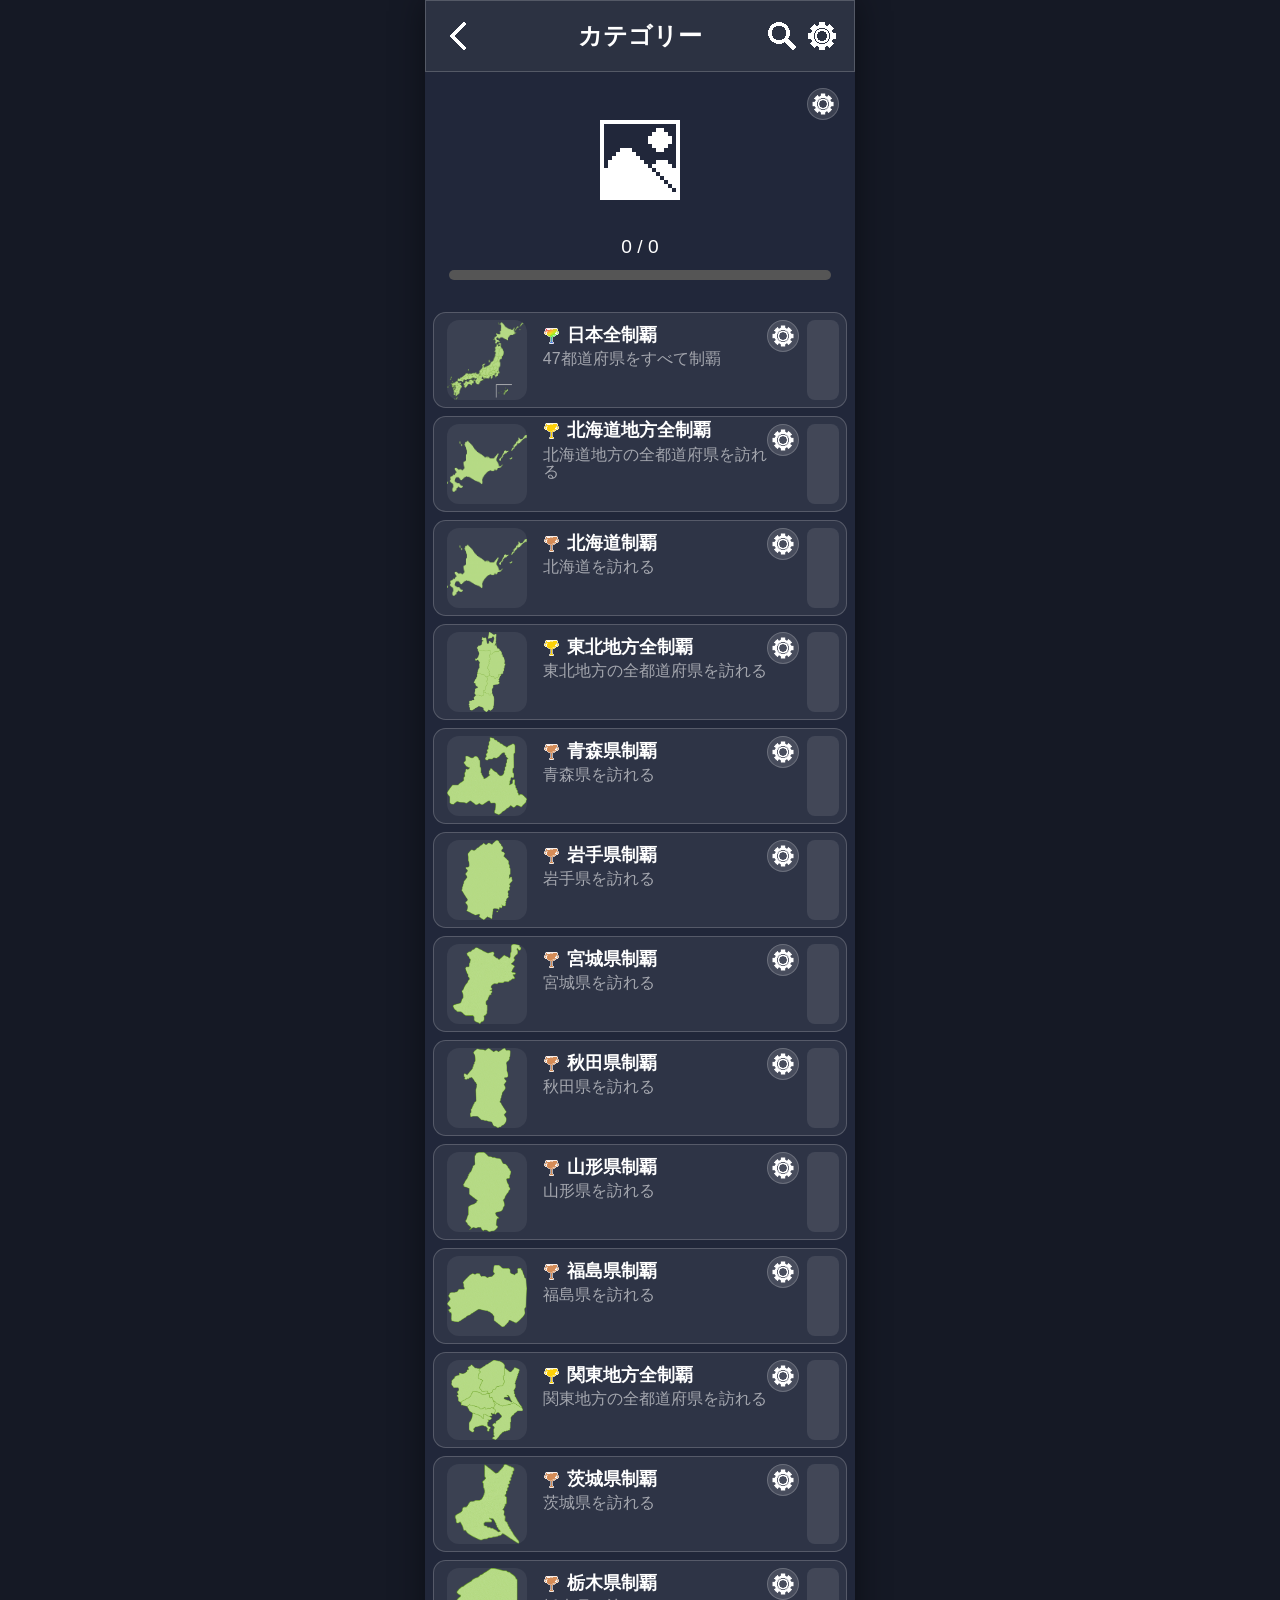
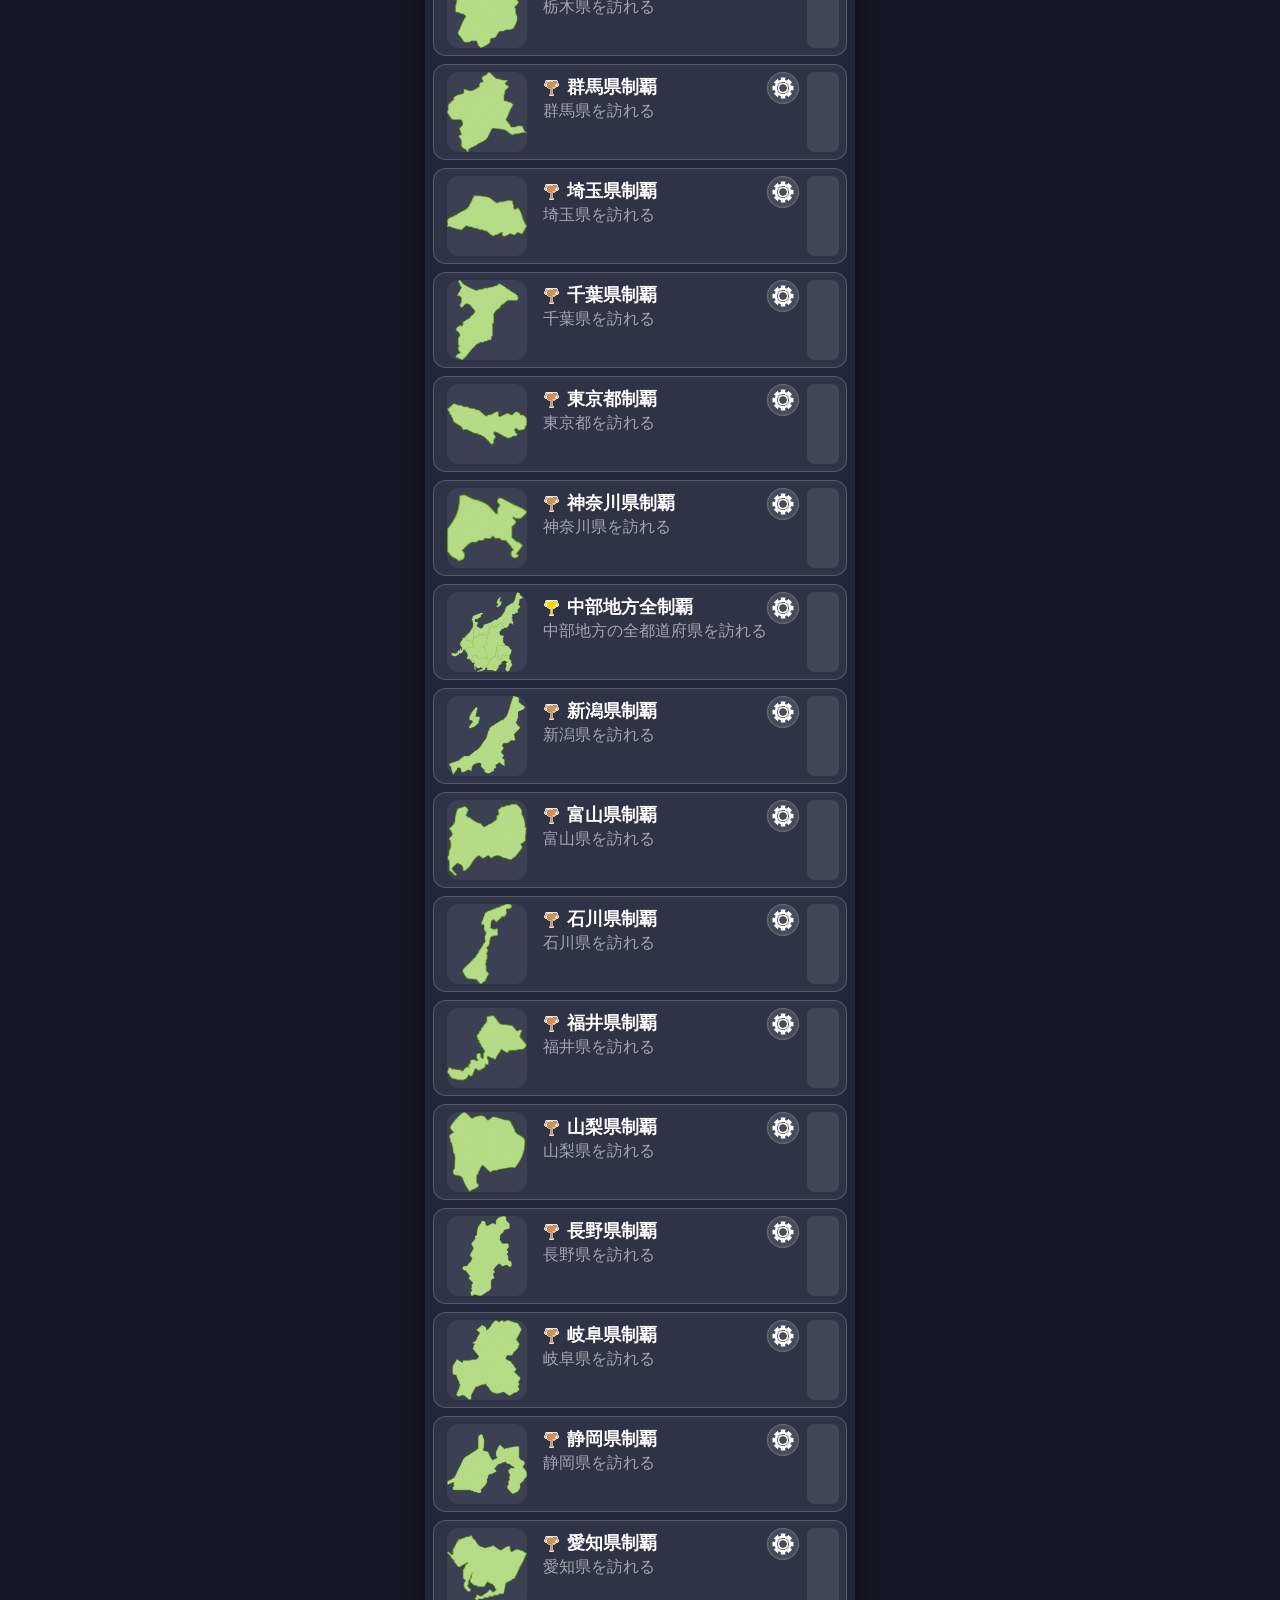
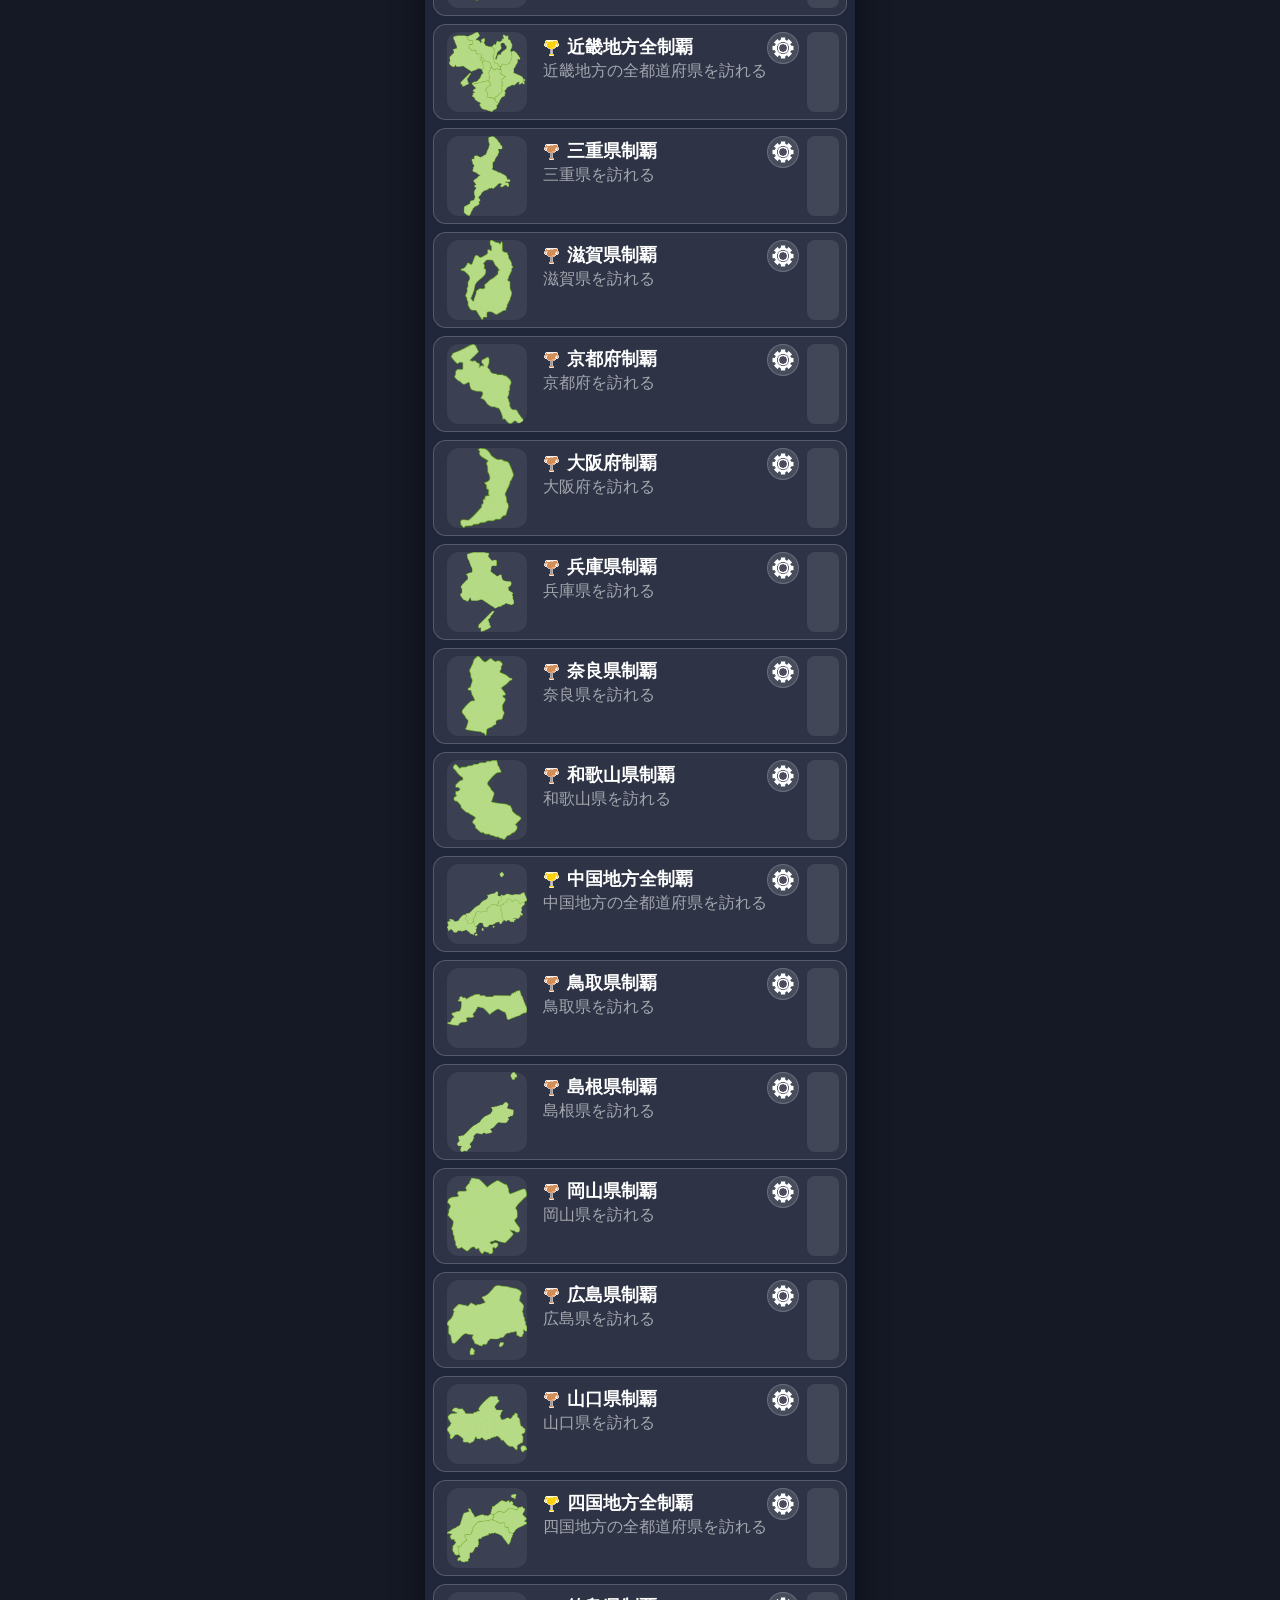
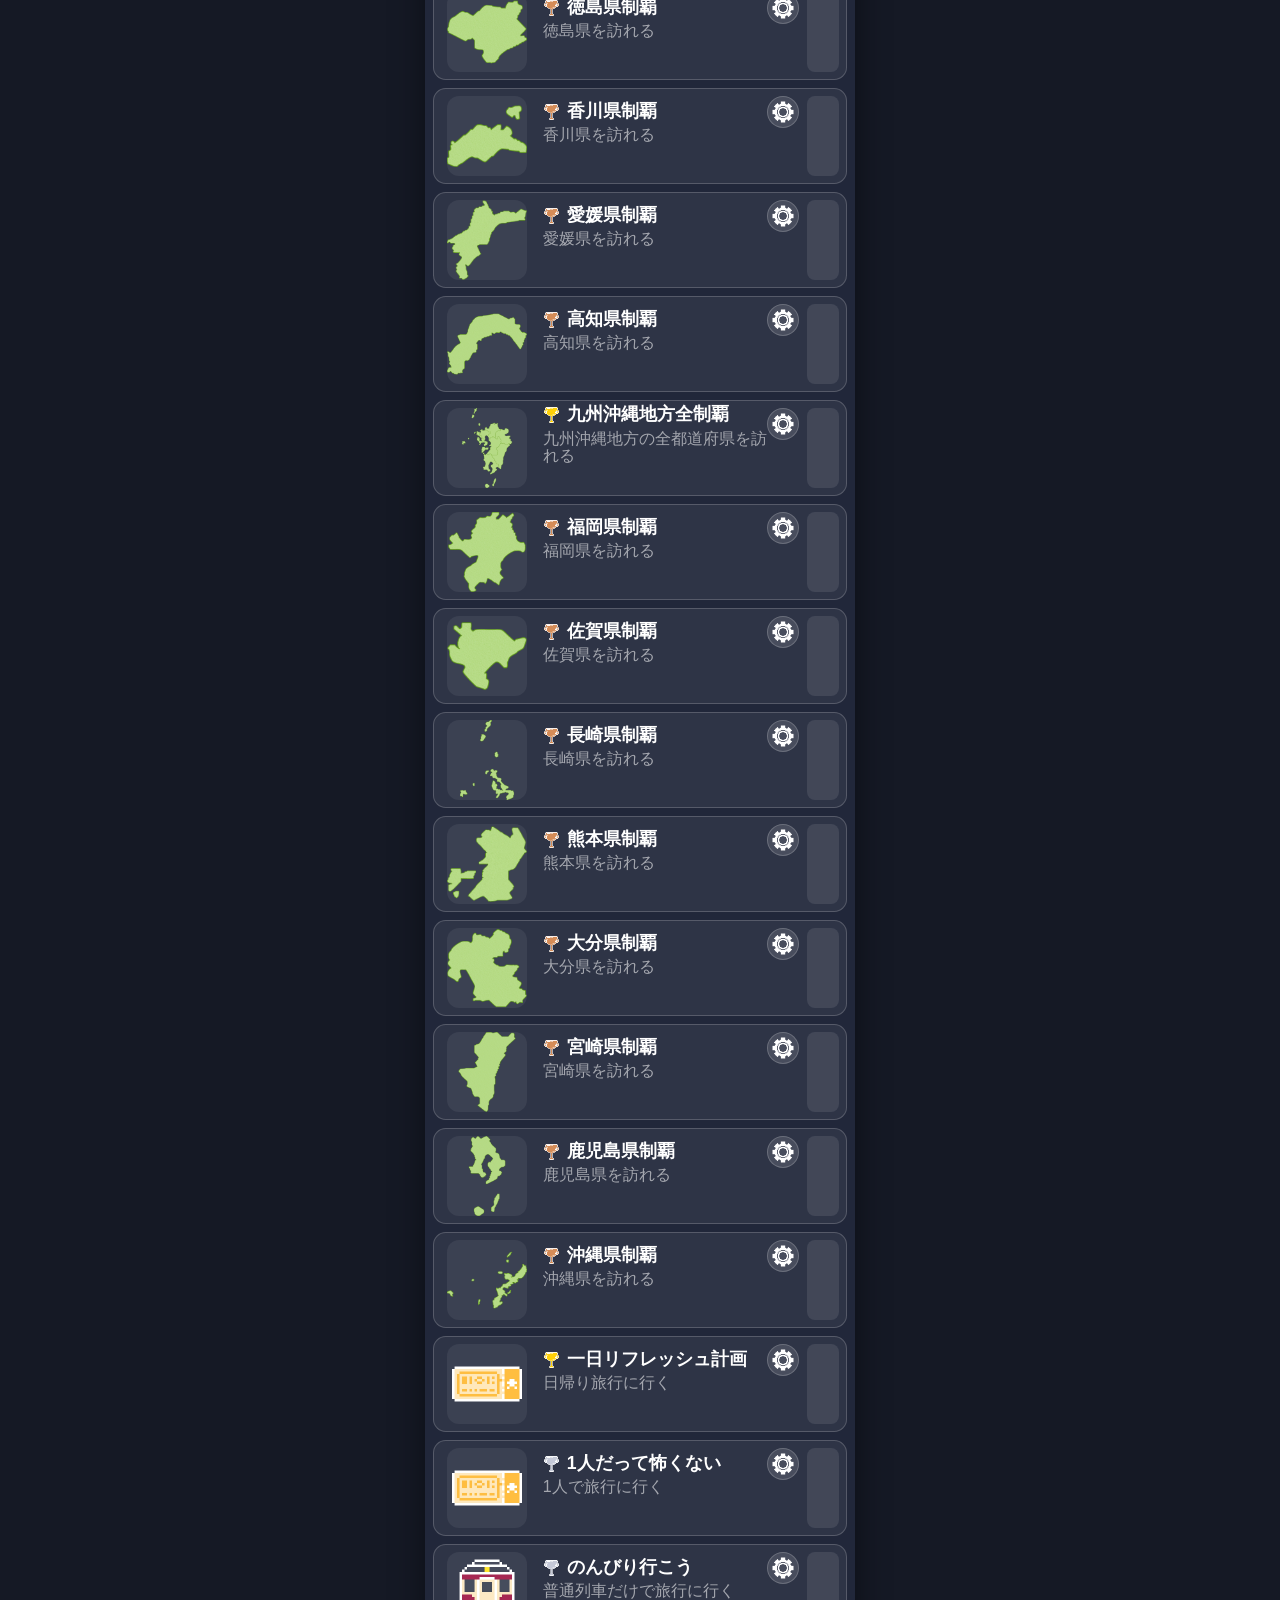
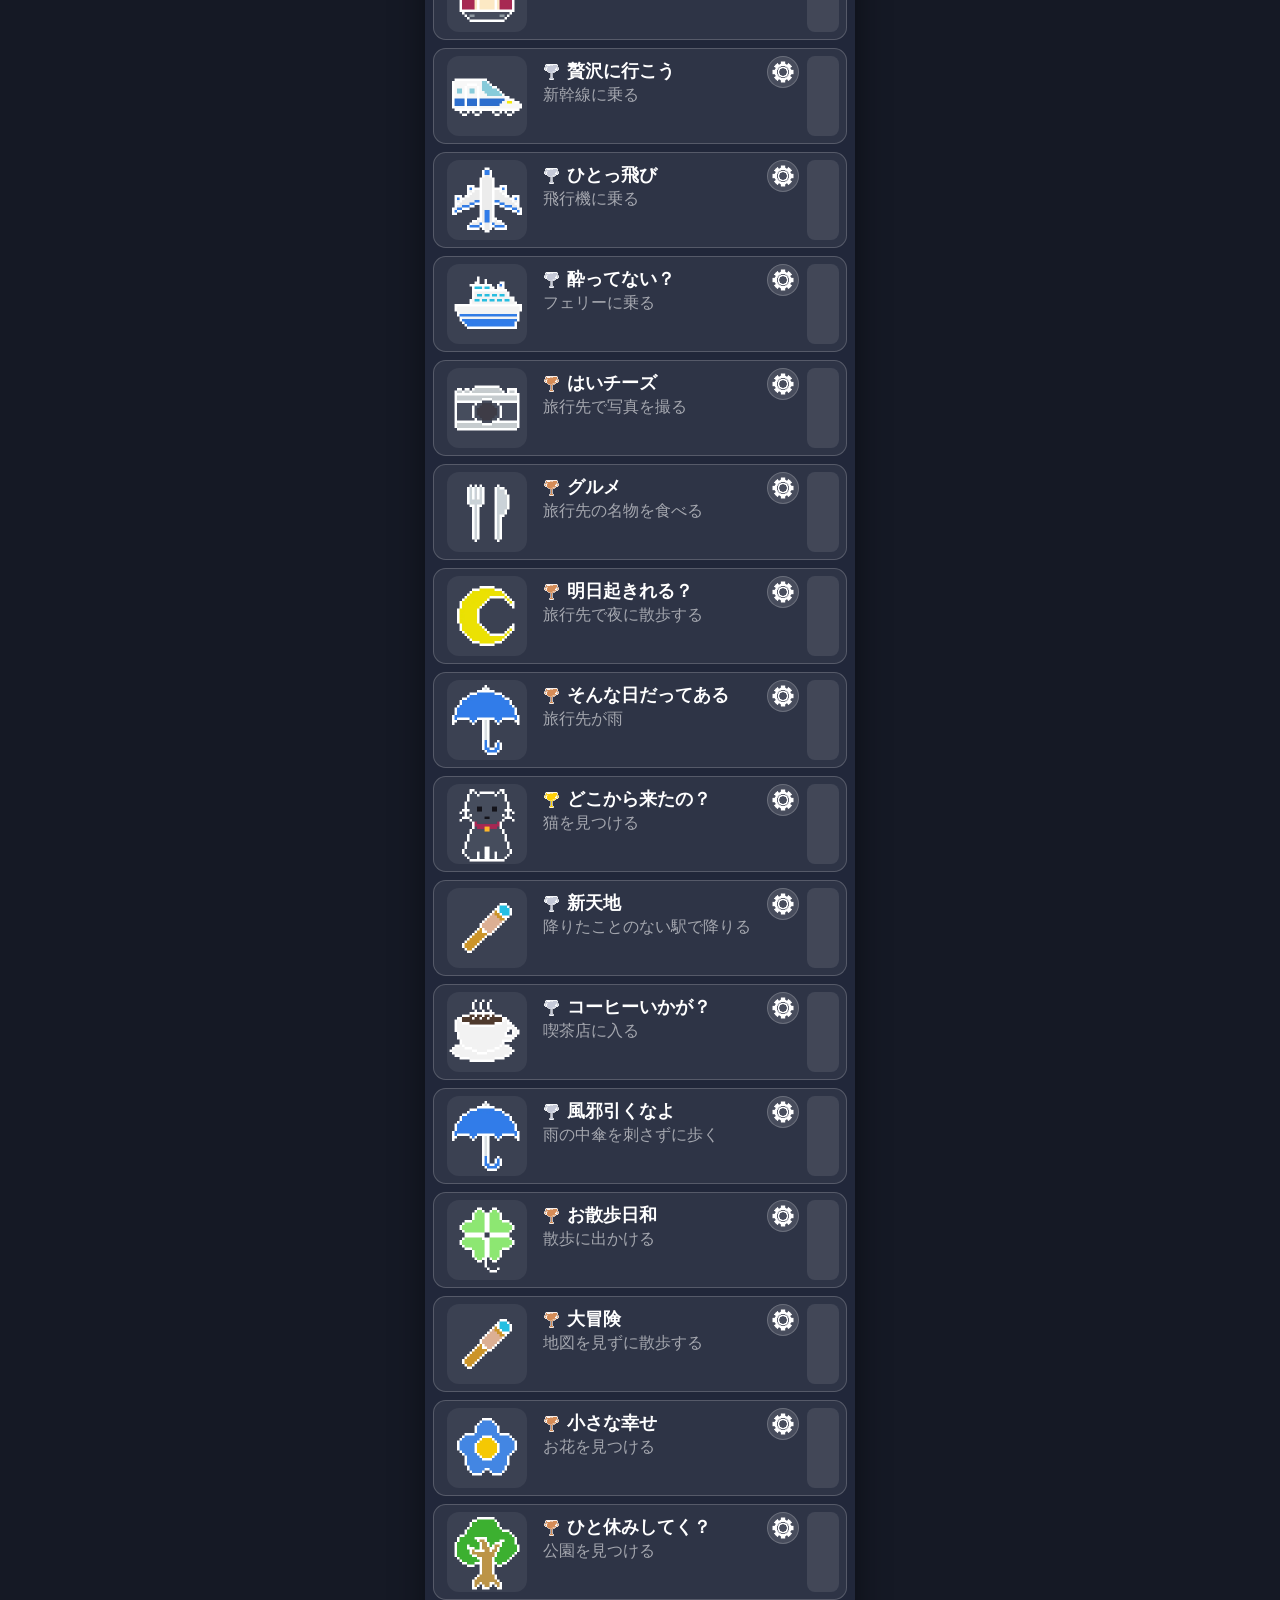
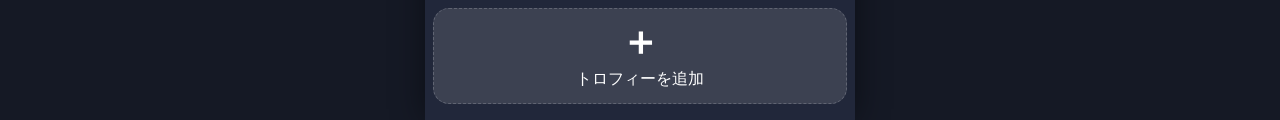
==== commit a97ffa41: "Add files via upload" ====
--- a/category.html
+++ b/category.html
@@ -553,10 +553,18 @@
         <p class="trophy-notification-label">
             クリア済み ✓
         </p>
-        <p
-            id="trophy-notification-title"
-            class="trophy-notification-title"
-        ></p>
+        <div class="trophy-notification-title-row">
+            <img
+                id="trophy-notification-rarity"
+                class="trophy-notification-rarity"
+                src=""
+                alt=""
+            >
+            <p
+                id="trophy-notification-title"
+                class="trophy-notification-title"
+            ></p>
+        </div>
         <p
             id="trophy-notification-subtitle"
             class="trophy-notification-subtitle"
--- a/all.css
+++ b/all.css
@@ -79,6 +79,14 @@
     font-size: 1rem;
     margin-top: 0.5rem;
     margin-bottom: 0.5rem;
+}
+
+.login-subtext  {
+    font-size: 0.9rem;
+    margin-top: 0.5rem;
+    margin-bottom: 0.5rem;
+    color: #ffffff9a;
+    text-align: center;
 }
 
 .login-form {
@@ -207,6 +215,7 @@
 
 .header-back.hidden{
     visibility: hidden;
+    pointer-events: none;
 }
 
 /* レアリティ別トロフィー */
@@ -278,6 +287,7 @@
 .category-wrapper{
     position: relative;
     width: 100%;
+    margin-bottom: 0.5rem;
 }
 
 .category-list{
@@ -304,7 +314,6 @@
     background: #ffffff10;
     color: #ffffff;
     cursor: pointer;
-    margin-bottom: 0.5rem;
 }
 
 .category-image{
@@ -335,6 +344,7 @@
 .category-title{
     margin: 0;
     font-weight: bold;
+    padding-right: 4rem;
 }
 
 
@@ -342,11 +352,12 @@
     margin: 0;
     font-size: 0.25rem 0;
     text-align: right;
+    margin-right: 3rem;
 }
 
 
 .progress-bar{
-    width:100%;
+    margin-right: 3rem;
     height: 0.5em;
     background:#555555;
     border-radius:999rem;
@@ -367,16 +378,55 @@
 
 .category-wrapper,
 .trophy-item {
-    touch-action: none;
     user-select: none;
     -webkit-user-select: none;
     -webkit-touch-callout: none;
+
+    /* カード本体は普通に縦スクロール */
+    touch-action: pan-y;
+}
+
+/* ドラッグハンドル */
+
+.category-drag-handle,
+.trophy-drag-handle {
+    position: absolute;
+    right: 0.5rem;
+    top: 50%;
+    transform: translateY(-50%);
+    width: 2rem;
+    height: 5rem;
+    display: flex;
+    justify-content: center;
+    align-items: center;
+    padding: 0;
+    border: none;
+    border-radius: 0.5rem;
+    background: #ffffff18;
+    color: #ffffff;
+    font-size: 1.2rem;
+    line-height: 1;
+    cursor: grab;
+    user-select: none;
+    -webkit-user-select: none;
+    /* ここだけブラウザスクロールさせない */
+    touch-action: none;
+    z-index: 20;
+}
+
+.category-drag-handle:active,
+.trophy-drag-handle:active {
+    cursor: grabbing;
 }
 
 /* 元の場所を示す薄いカード */
 .category-wrapper.dragging,
 .trophy-item.dragging {
     opacity: 0.2;
+}
+
+.popup-content .trophy-item {
+    touch-action: pan-y;
 }
 
 /* 指についてくる複製 */
@@ -396,6 +446,13 @@
     overflow: hidden;
 }
 
+body.category-dragging {
+    overflow: hidden;
+}
+body.trophy-dragging {
+    overflow: hidden;
+}
+
 .category-drop-indicator,
 .trophy-drop-indicator {
     width: 100%;
@@ -438,7 +495,7 @@
 .category-setting{
     position: absolute;
     top: .5rem;
-    right: .5rem;
+    right: 3rem;
     width: 2rem;
     height: 2rem;
     display: flex;
@@ -449,7 +506,7 @@
     background: #ffffff1f;
     border: 0.1rem solid #ffffff30;
     cursor: pointer;
-    z-index: 10;
+    z-index: 30;
 }
 
 .category-setting img{
@@ -541,6 +598,9 @@
     overflow-y:auto;
     padding-left: 0.5rem;
     padding-right: 0.5rem;
+
+    touch-action: pan-y;
+    -webkit-overflow-scrolling: touch;
 }
 
 .popup-trophy-image{
@@ -709,6 +769,7 @@
     justify-content:center;
     margin-left:1rem;
     margin-top: 1rem;
+    margin-right: 4rem;
 }
 
 .trophy-item-title{
@@ -809,7 +870,7 @@
 .trophy-item-setting{
     position:absolute;
     top:.5rem;
-    right:.5rem;
+    right:3rem;
     width:2rem;
     height:2rem;
     display:flex;
@@ -820,6 +881,7 @@
     background:#ffffff20;
     border:.1rem solid #ffffff30;
     cursor:pointer;
+    z-index: 30;
 }
 
 .trophy-item-setting img{
@@ -1375,7 +1437,7 @@
 
 .trophy-notification {
     position: fixed;
-    top: 1rem;
+    top: 5rem;
     left: 50%;
     width: calc(100% - 2rem);
     max-width: 32rem;
@@ -1432,11 +1494,25 @@
 /* クリア済み */
 .trophy-notification-label {
     margin: 0 0 0.2rem;
-    font-size: 0.8rem;
+    font-size: 0.7rem;
     letter-spacing: 0.12rem;
     color: #21d3ff;
 }
-
+/* 通知レアリティアイコンタイトル */
+.trophy-notification-title-row {
+    display: flex;
+    align-items: center;
+    gap: 0.4rem;
+    min-width: 0;
+}
+
+/* 通知レアリティアイコン */
+.trophy-notification-rarity {
+    width: 1rem;
+    height: 1rem;
+    object-fit: contain;
+    flex-shrink: 0;
+}
 
 /* タイトル */
 .trophy-notification-title {
